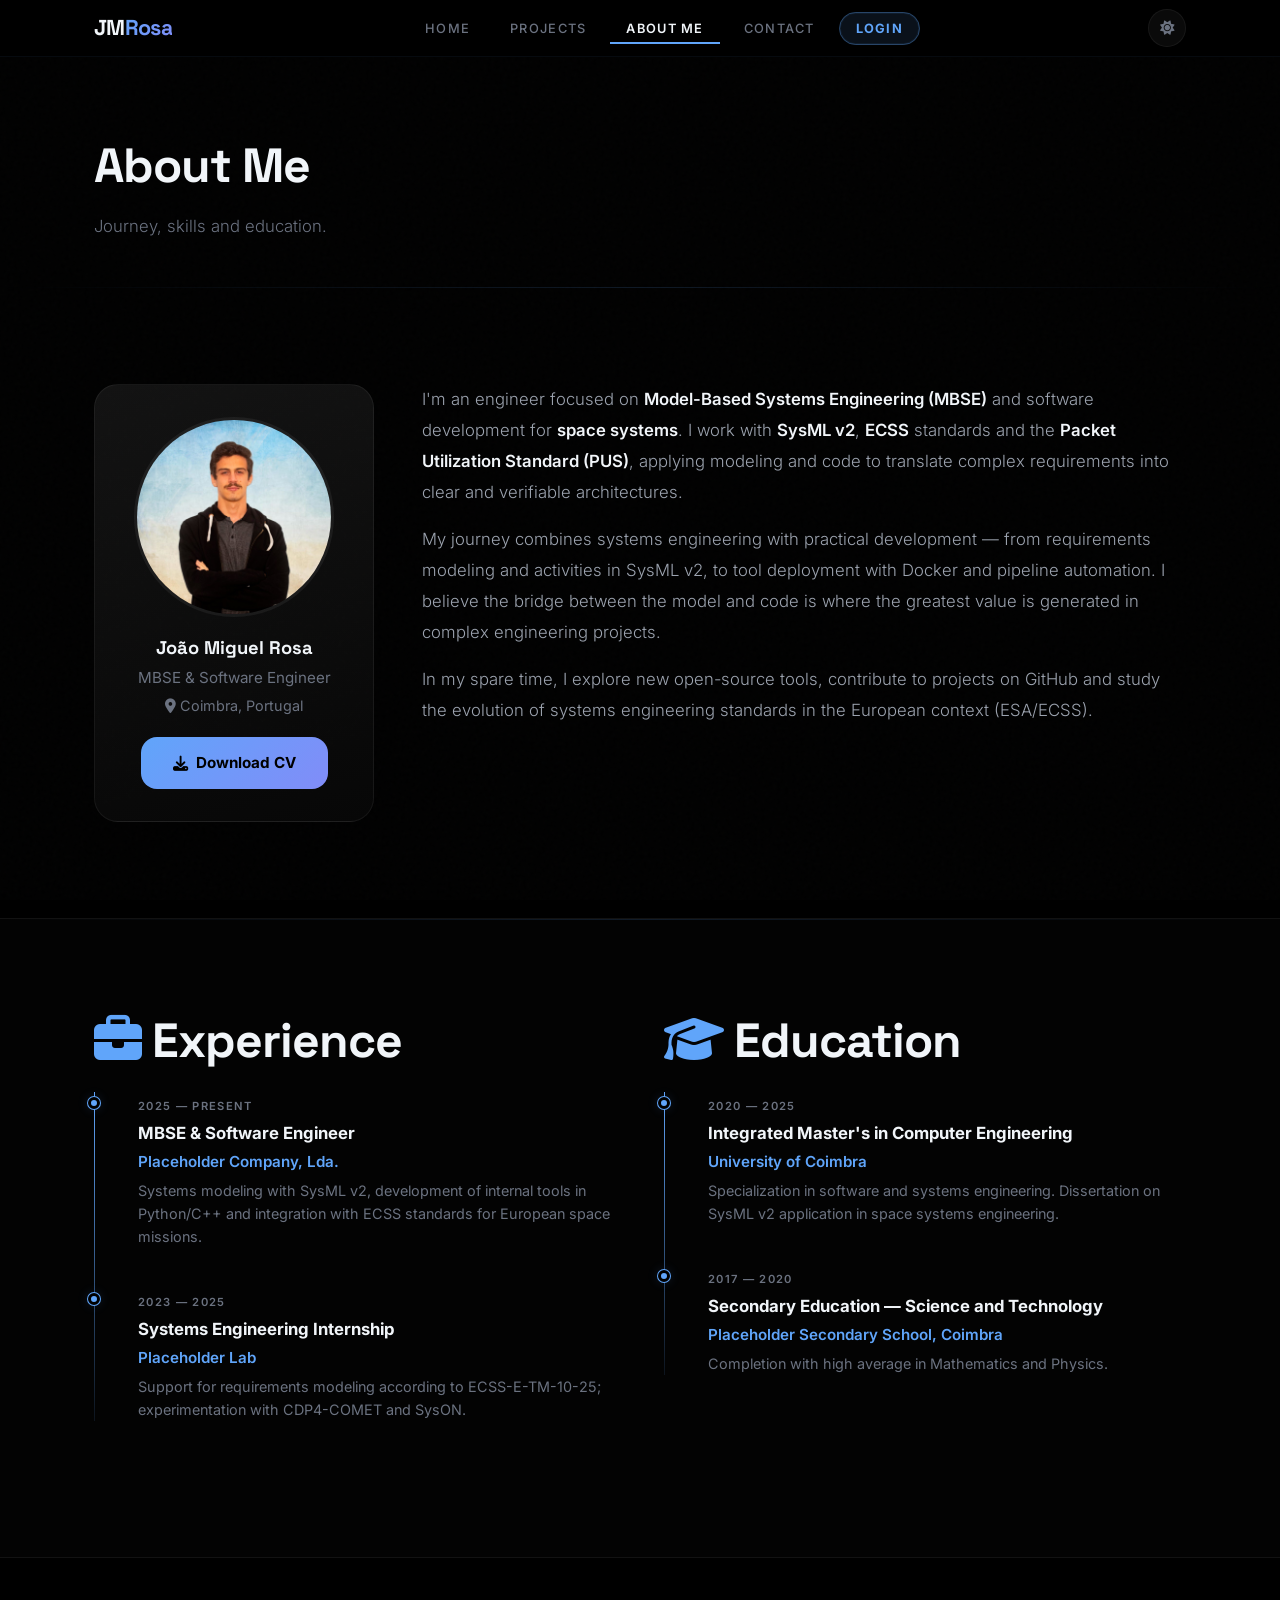
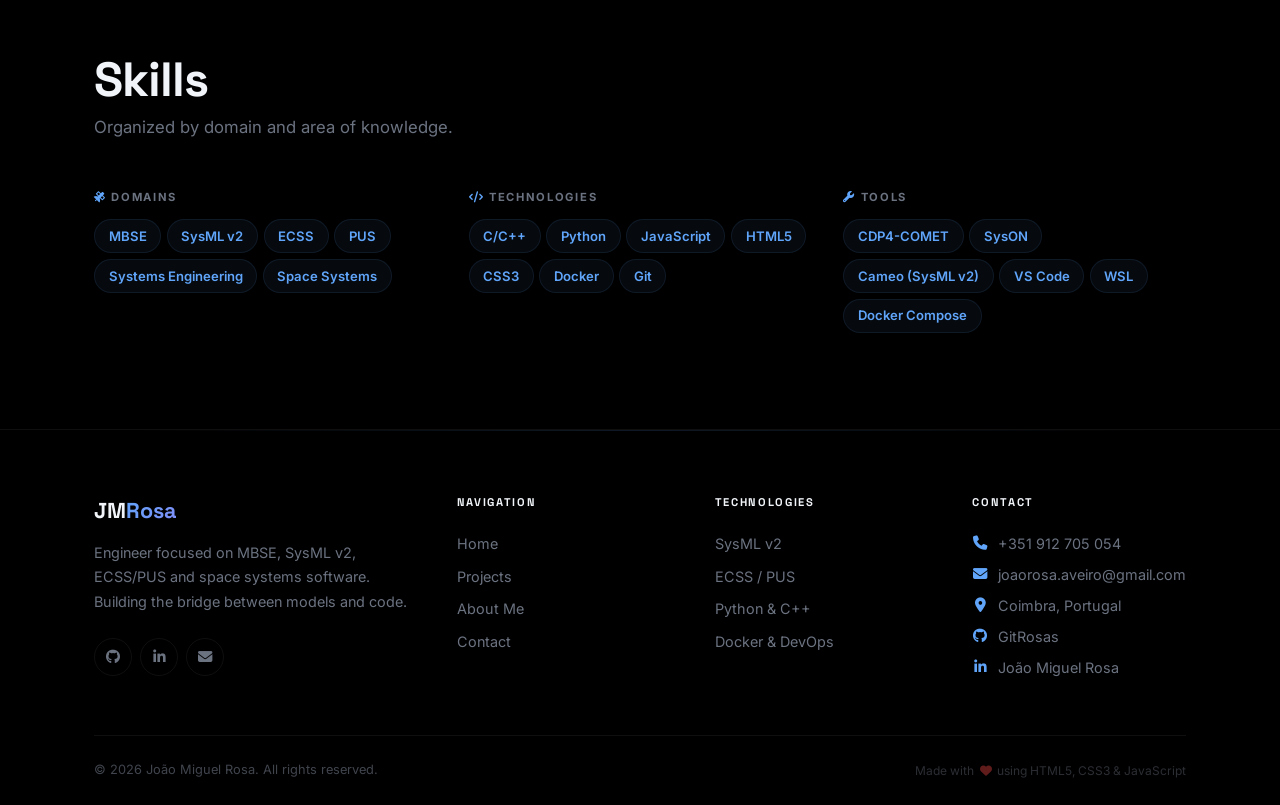
==== about.html @ 7898345d "login&port" ====
<!doctype html>
<html lang="en" class="theme-dark">
<head>
  <meta charset="UTF-8">
  <meta name="viewport" content="width=device-width, initial-scale=1.0">
  <title>About Me — João Miguel Rosa</title>
  <meta name="description" content="About Me João Miguel Rosa — Education, experience, skills and journey in MBSE, SysML v2 and space systems software.">
  <meta name="author" content="João Miguel Rosa">
  <link rel="canonical" href="https://gitrosas.github.io/about.html">
  <meta property="og:type" content="profile">
  <meta property="og:title" content="About Me — João Miguel Rosa">
  <meta property="og:description" content="Education, experience and skills in MBSE, SysML v2, ECSS/PUS and space systems software.">
  <meta property="og:url" content="https://gitrosas.github.io/about.html">
  <meta property="og:image" content="https://gitrosas.github.io/assets/img/foto.jpg">
  <meta name="twitter:card" content="summary">
  <meta name="twitter:title" content="About Me — João Miguel Rosa">
  <meta name="twitter:description" content="Education, experience and skills in MBSE, SysML v2 and space systems.">
  <link rel="icon" href="favicon.svg" type="image/svg+xml">
  <link rel="preconnect" href="https://fonts.googleapis.com">
  <link rel="preconnect" href="https://fonts.gstatic.com" crossorigin>
  <link href="https://fonts.googleapis.com/css2?family=Inter:wght@300;400;500;600;700&family=Space+Grotesk:wght@500;600;700;800;900&display=swap" rel="stylesheet">
  <link rel="stylesheet" href="https://cdnjs.cloudflare.com/ajax/libs/font-awesome/6.5.1/css/all.min.css" integrity="sha512-DTOQO9RWCH3ppGqcWaEA1BIZOC6xxalwEsw9c2QQeAIftl+Vegovlnee1c9QX4TctnWMn13TZye+giMm8e2LwA==" crossorigin="anonymous" referrerpolicy="no-referrer">
  <link rel="stylesheet" href="assets/css/styles.css">
  <script type="application/ld+json">
  {
    "@context": "https://schema.org",
    "@type": "Person",
    "name": "João Miguel Rosa",
    "jobTitle": "MBSE & Software Engineer (Space Systems)",
    "url": "https://gitrosas.github.io/",
    "image": "https://gitrosas.github.io/assets/img/foto.jpg",
    "address": { "@type": "PostalAddress", "addressLocality": "Coimbra", "addressCountry": "PT" },
    "sameAs": [ "https://github.com/GitRosas", "https://www.linkedin.com/in/joaorosa0409/" ]
  }
  </script>
</head>
<body>

  <div class="page-loader" aria-hidden="true"><div class="loader-spinner"></div></div>
  <a class="skip-link" href="#main-content">Skip to main content</a>

  <nav class="navbar" id="navbar" aria-label="Main navigation">
    <div class="container navbar-inner">
      <a class="navbar-brand" href="index.html">JM<span>Rosa</span><span class="brand-dot" aria-hidden="true"></span></a>
      <ul class="nav-links" id="nav-links">
        <li><a href="index.html" class="nav-link">Home</a></li>
        <li><a href="projects.html" class="nav-link">Projects</a></li>
        <li><a href="about.html" class="nav-link">About Me</a></li>
        <li><a href="contact.html" class="nav-link">Contact</a></li>
        <li><a href="login.html" class="nav-link nav-link-auth">Login</a></li>
      </ul>
      <div class="navbar-actions">
        <button class="btn-theme-toggle" id="theme-toggle" type="button" aria-label="Toggle theme" title="Toggle theme">
          <i class="fa-solid fa-moon" aria-hidden="true"></i>
          <i class="fa-solid fa-sun" aria-hidden="true"></i>
        </button>
        <button class="nav-hamburger" id="nav-hamburger" type="button" aria-label="Open menu" aria-expanded="false">
          <span class="bar"></span><span class="bar"></span><span class="bar"></span>
        </button>
      </div>
    </div>
  </nav>

  <main id="main-content">

    <section class="page-header">
      <div class="container">
        <h1>About Me</h1>
        <p>Journey, skills and education.</p>
      </div>
    </section>

    <!-- Bio -->
    <section class="section">
      <div class="container bio-grid">
        <div class="bio-sidebar reveal-left">
          <img src="assets/img/foto.jpg" alt="Photo of João Miguel Rosa" class="avatar" loading="lazy">
          <h2 class="bio-name">João Miguel Rosa</h2>
          <p class="bio-role">MBSE &amp; Software Engineer</p>
          <p class="bio-location"><i class="fa-solid fa-location-dot" aria-hidden="true"></i> Coimbra, Portugal</p>
          <a href="assets/data/LastCVEN.pdf" class="btn btn-primary" target="_blank" rel="noopener noreferrer"><i class="fa-solid fa-download" aria-hidden="true"></i> Download CV</a>
        </div>
        <div class="bio-content reveal-right">
          <p>I'm an engineer focused on <strong>Model-Based Systems Engineering (MBSE)</strong> and software development for <strong>space systems</strong>. I work with <strong>SysML v2</strong>, <strong>ECSS</strong> standards and the <strong>Packet Utilization Standard (PUS)</strong>, applying modeling and code to translate complex requirements into clear and verifiable architectures.</p>
          <p>My journey combines systems engineering with practical development — from requirements modeling and activities in SysML v2, to tool deployment with Docker and pipeline automation. I believe the bridge between the model and code is where the greatest value is generated in complex engineering projects.</p>
          <p>In my spare time, I explore new open-source tools, contribute to projects on GitHub and study the evolution of systems engineering standards in the European context (ESA/ECSS).</p>
        </div>
      </div>
    </section>

    <!-- Experience & Education -->
    <section class="section section-alt">
      <div class="container two-col">
        <div class="reveal-left">
          <h2 class="section-title"><i class="fa-solid fa-briefcase icon-accent" aria-hidden="true"></i> Experience</h2>
          <div class="timeline">
            <div class="timeline-item">
              <span class="timeline-date">2025 — Present</span>
              <h3 class="timeline-title">MBSE &amp; Software Engineer</h3>
              <span class="timeline-org">Placeholder Company, Lda.</span>
              <p class="timeline-desc">Systems modeling with SysML v2, development of internal tools in Python/C++ and integration with ECSS standards for European space missions.</p>
            </div>
            <div class="timeline-item">
              <span class="timeline-date">2023 — 2025</span>
              <h3 class="timeline-title">Systems Engineering Internship</h3>
              <span class="timeline-org">Placeholder Lab</span>
              <p class="timeline-desc">Support for requirements modeling according to ECSS-E-TM-10-25; experimentation with CDP4-COMET and SysON.</p>
            </div>
          </div>
        </div>
        <div class="reveal-right">
          <h2 class="section-title"><i class="fa-solid fa-graduation-cap icon-accent" aria-hidden="true"></i> Education</h2>
          <div class="timeline">
            <div class="timeline-item">
              <span class="timeline-date">2020 — 2025</span>
              <h3 class="timeline-title">Integrated Master's in Computer Engineering</h3>
              <span class="timeline-org">University of Coimbra</span>
              <p class="timeline-desc">Specialization in software and systems engineering. Dissertation on SysML v2 application in space systems engineering.</p>
            </div>
            <div class="timeline-item">
              <span class="timeline-date">2017 — 2020</span>
              <h3 class="timeline-title">Secondary Education — Science and Technology</h3>
              <span class="timeline-org">Placeholder Secondary School, Coimbra</span>
              <p class="timeline-desc">Completion with high average in Mathematics and Physics.</p>
            </div>
          </div>
        </div>
      </div>
    </section>

    <!-- Skills -->
    <section class="section" aria-labelledby="skills-heading">
      <div class="container">
        <h2 class="section-title" id="skills-heading">Skills</h2>
        <p class="section-subtitle">Organized by domain and area of knowledge.</p>
        <div class="skills-grid">
          <div class="reveal">
            <h3 class="skill-group-title"><i class="fa-solid fa-satellite icon-accent" aria-hidden="true"></i> Domains</h3>
            <div class="skill-badges">
              <span class="skill-badge">MBSE</span><span class="skill-badge">SysML v2</span><span class="skill-badge">ECSS</span><span class="skill-badge">PUS</span><span class="skill-badge">Systems Engineering</span><span class="skill-badge">Space Systems</span>
            </div>
          </div>
          <div class="reveal">
            <h3 class="skill-group-title"><i class="fa-solid fa-code icon-accent" aria-hidden="true"></i> Technologies</h3>
            <div class="skill-badges">
              <span class="skill-badge">C/C++</span><span class="skill-badge">Python</span><span class="skill-badge">JavaScript</span><span class="skill-badge">HTML5</span><span class="skill-badge">CSS3</span><span class="skill-badge">Docker</span><span class="skill-badge">Git</span>
            </div>
          </div>
          <div class="reveal">
            <h3 class="skill-group-title"><i class="fa-solid fa-wrench icon-accent" aria-hidden="true"></i> Tools</h3>
            <div class="skill-badges">
              <span class="skill-badge">CDP4-COMET</span><span class="skill-badge">SysON</span><span class="skill-badge">Cameo (SysML v2)</span><span class="skill-badge">VS Code</span><span class="skill-badge">WSL</span><span class="skill-badge">Docker Compose</span>
            </div>
          </div>
        </div>
      </div>
    </section>

  </main>

  <button class="back-to-top" id="back-to-top" aria-label="Back to top" type="button">
    <i class="fa-solid fa-chevron-up" aria-hidden="true"></i>
  </button>

  <footer class="footer">
    <div class="container">
      <div class="footer-top">
        <div>
          <div class="footer-brand">JM<span>Rosa</span></div>
          <p class="footer-desc">Engineer focused on MBSE, SysML v2, ECSS/PUS and space systems software. Building the bridge between models and code.</p>
          <div class="footer-social-row" aria-label="Social media">
            <a href="https://github.com/GitRosas" target="_blank" rel="noopener noreferrer" aria-label="GitHub"><i class="fa-brands fa-github" aria-hidden="true"></i></a>
            <a href="https://www.linkedin.com/in/joaorosa0409/" target="_blank" rel="noopener noreferrer" aria-label="LinkedIn"><i class="fa-brands fa-linkedin-in" aria-hidden="true"></i></a>
            <a href="mailto:joaorosa.aveiro@gmail.com" aria-label="Email"><i class="fa-solid fa-envelope" aria-hidden="true"></i></a>
          </div>
        </div>
        <div>
          <h3 class="footer-heading">Navigation</h3>
          <div class="footer-links">
            <a href="index.html">Home</a>
            <a href="projects.html">Projects</a>
            <a href="about.html">About Me</a>
            <a href="contact.html">Contact</a>
          </div>
        </div>
        <div>
          <h3 class="footer-heading">Technologies</h3>
          <div class="footer-links">
            <a href="projects.html">SysML v2</a>
            <a href="projects.html">ECSS / PUS</a>
            <a href="projects.html">Python &amp; C++</a>
            <a href="projects.html">Docker &amp; DevOps</a>
          </div>
        </div>
        <div>
          <h3 class="footer-heading">Contact</h3>
          <div class="footer-contact-item"><i class="fa-solid fa-phone" aria-hidden="true"></i><a href="tel:+351912705054">+351 912 705 054</a></div>
          <div class="footer-contact-item"><i class="fa-solid fa-envelope" aria-hidden="true"></i><a href="mailto:joaorosa.aveiro@gmail.com">joaorosa.aveiro@gmail.com</a></div>
          <div class="footer-contact-item"><i class="fa-solid fa-location-dot" aria-hidden="true"></i><span>Coimbra, Portugal</span></div>
          <div class="footer-contact-item"><i class="fa-brands fa-github" aria-hidden="true"></i><a href="https://github.com/GitRosas" target="_blank" rel="noopener noreferrer">GitRosas</a></div>
          <div class="footer-contact-item"><i class="fa-brands fa-linkedin-in" aria-hidden="true"></i><a href="https://www.linkedin.com/in/joaorosa0409/" target="_blank" rel="noopener noreferrer">João Miguel Rosa</a></div>
        </div>
      </div>
      <div class="footer-bottom">
        <p class="footer-copy">&copy; <span id="footer-year">2026</span> João Miguel Rosa. All rights reserved.</p>
        <p class="footer-tech">Made with <i class="fa-solid fa-heart" aria-hidden="true"></i> using HTML5, CSS3 &amp; JavaScript</p>
      </div>
    </div>
  </footer>

  <script src="assets/js/main.js" defer></script>
</body>
</html>
---- assets/css/styles.css ----
/* ===========================================================
   Portfolio — Pure CSS (No Bootstrap)
   Premium dark startup aesthetic
   =========================================================== */

/* --- 1. Variables --- */
:root {
  --primary: #60a5fa;
  --primary-hover: #93bbfd;
  --primary-rgb: 96, 165, 250;
  --accent: #818cf8;
  --accent-rgb: 129, 140, 248;
  --bg: #000;
  --bg-card: linear-gradient(165deg, rgba(38,38,38,.5), rgba(10,10,10,.7));
  --bg-input: rgba(255,255,255,.03);
  --bg-nav: rgba(0,0,0,.7);
  --bg-nav-scrolled: rgba(0,0,0,.92);
  --text: #f1f5f9;
  --text-secondary: #9ca3af;
  --text-muted: #6b7280;
  --border: rgba(255,255,255,.06);
  --border-hover: rgba(96,165,250,.2);
  --glow: 0 25px 50px -12px rgba(96,165,250,.08), 0 0 0 1px rgba(96,165,250,.1);
  --ease: cubic-bezier(.23,1,.32,1);
  --fast: .2s var(--ease);
  --base: .4s var(--ease);
  --radius: 1rem;
  --radius-pill: 9999px;
  --container: 1140px;
}

/* Light mode overrides — default is dark, .theme-dark restores dark */
html:not(.theme-dark) {
  --bg: #f8fafc;
  --bg-card: linear-gradient(165deg, #fff, #f8fafc);
  --bg-input: rgba(0,0,0,.03);
  --bg-nav: rgba(255,255,255,.85);
  --bg-nav-scrolled: rgba(255,255,255,.97);
  --text: #0f172a;
  --text-secondary: #334155;
  --text-muted: #64748b;
  --border: rgba(15,23,42,.08);
  --border-hover: rgba(59,130,246,.3);
  --glow: 0 25px 50px -12px rgba(59,130,246,.12), 0 0 0 1px rgba(59,130,246,.1);
  --primary: #3b82f6;
  --primary-hover: #2563eb;
  --primary-rgb: 59, 130, 246;
  --accent: #6366f1;
  --accent-rgb: 99, 102, 241;
}
html:not(.theme-dark) body::before { display: none; }
html:not(.theme-dark) .page-loader { background: #fff; }
html:not(.theme-dark) .loader-spinner { border-color: rgba(0,0,0,.08); border-top-color: var(--primary); }
html:not(.theme-dark) .navbar.scrolled { box-shadow: 0 1px 8px rgba(0,0,0,.06); }
html:not(.theme-dark) .hero-subtitle { background: rgba(59,130,246,.06); border-color: rgba(59,130,246,.12); }
html:not(.theme-dark) .hero-grid-pattern {
  background: linear-gradient(rgba(59,130,246,.12) 1px, transparent 1px),
              linear-gradient(90deg, rgba(59,130,246,.12) 1px, transparent 1px);
}
html:not(.theme-dark) .hero-avatar-wrapper::before { opacity: .5; }
html:not(.theme-dark) .hero::before {
  background: radial-gradient(ellipse, rgba(59,130,246,.18), transparent 70%);
}
html:not(.theme-dark) .hero::after {
  background: rgba(99,102,241,.1);
}
html:not(.theme-dark) .project-card { background: #fff; border-color: rgba(0,0,0,.06); box-shadow: 0 1px 3px rgba(0,0,0,.04); }
html:not(.theme-dark) .project-card:hover { box-shadow: 0 20px 40px rgba(0,0,0,.08); }
html:not(.theme-dark) .project-card-img { filter: brightness(1); }
html:not(.theme-dark) .project-card-img-wrapper { background: rgba(0,0,0,.02); }
html:not(.theme-dark) .section-alt { background: rgba(0,0,0,.015); }
html:not(.theme-dark) .bio-sidebar { background: #fff; box-shadow: 0 2px 12px rgba(0,0,0,.06); }
html:not(.theme-dark) .skill-badge { background: rgba(59,130,246,.06); border-color: rgba(59,130,246,.12); }
html:not(.theme-dark) .filter-tag { background: rgba(0,0,0,.03); }
html:not(.theme-dark) .back-to-top { background: rgba(59,130,246,.1); border-color: rgba(59,130,246,.2); }
html:not(.theme-dark) .stats { background: rgba(59,130,246,.02); }
html:not(.theme-dark) .form-alert.success { color: #16a34a; }
html:not(.theme-dark) .form-alert.error { color: #dc2626; }
html:not(.theme-dark) .form-error { color: #dc2626; }
/* Light mode modal */
html:not(.theme-dark) .project-modal-content { background: #fff; border-color: rgba(0,0,0,.08); }
html:not(.theme-dark) .project-modal-tags span { background: rgba(59,130,246,.12); color: #1e40af; }
html:not(.theme-dark) .project-modal-close { background: rgba(59,130,246,.1); border-color: rgba(59,130,246,.25); }
html:not(.theme-dark) .project-modal-close:hover { background: rgba(59,130,246,.15); border-color: rgba(59,130,246,.4); }

/* Dark mode modal */
.theme-dark .project-modal-content { background: #1e293b; border-color: rgba(148,163,184,.15); }
.theme-dark .project-modal-year { color: #cbd5e1; }
.theme-dark .project-modal-description { color: #e2e8f0; }
.theme-dark .project-modal-close { color: #e2e8f0; }
.theme-dark .project-modal-tags span { background: rgba(96,165,250,.15); color: #93c5fd; }

/* Light mode: show moon, hide sun */
.btn-theme-toggle .fa-sun { display: none; }
.btn-theme-toggle .fa-moon { display: inline-block; }
html.theme-dark .btn-theme-toggle .fa-moon { display: none; }
html.theme-dark .btn-theme-toggle .fa-sun { display: inline-block; }

/* --- 2. Reset & Base --- */
*, *::before, *::after { box-sizing: border-box; margin: 0; padding: 0; }
html { scroll-behavior: smooth; scroll-padding-top: 80px; }

body {
  font-family: 'Inter', system-ui, sans-serif;
  background: var(--bg);
  color: var(--text);
  line-height: 1.6;
  min-height: 100vh;
  display: flex;
  flex-direction: column;
  overflow-x: hidden;
  -webkit-font-smoothing: antialiased;
  -moz-osx-font-smoothing: grayscale;
}

/* Noise texture */
body::before {
  content: '';
  position: fixed; inset: 0;
  background-image: url("data:image/svg+xml,%3Csvg viewBox='0 0 256 256' xmlns='http://www.w3.org/2000/svg'%3E%3Cfilter id='n'%3E%3CfeTurbulence type='fractalNoise' baseFrequency='0.9' numOctaves='4' stitchTiles='stitch'/%3E%3C/filter%3E%3Crect width='100%25' height='100%25' filter='url(%23n)' opacity='0.015'/%3E%3C/svg%3E");
  pointer-events: none; z-index: 0;
}
body > * { position: relative; z-index: 1; }

main { flex: 1; }
img { max-width: 100%; height: auto; display: block; }
ul, ol { list-style: none; }

a { color: var(--primary); text-decoration: none; transition: color var(--fast); }
a:hover { color: var(--primary-hover); }

strong, b { color: var(--text); font-weight: 600; }

:focus-visible {
  outline: none;
  box-shadow: 0 0 0 3px rgba(var(--primary-rgb),.35);
  border-radius: 4px;
}
::selection { background: rgba(var(--primary-rgb),.25); color: var(--text); }

/* --- 3. Container --- */
.container {
  width: 100%;
  max-width: var(--container);
  margin: 0 auto;
  padding: 0 1.5rem;
}

/* --- 4. Page Loader --- */
.page-loader {
  position: fixed; inset: 0; z-index: 99999;
  background: #000;
  display: flex; align-items: center; justify-content: center;
  transition: opacity .5s ease, visibility .5s ease;
}
.page-loader.loaded { opacity: 0; visibility: hidden; pointer-events: none; }
.loader-spinner {
  width: 40px; height: 40px;
  border: 2px solid rgba(255,255,255,.06);
  border-top-color: var(--primary);
  border-radius: 50%;
  animation: spin .7s linear infinite;
}
@keyframes spin { to { transform: rotate(360deg); } }

/* --- 5. Skip Link --- */
.skip-link {
  position: absolute; top: -100%; left: 1rem; z-index: 9999;
  padding: .75rem 1.5rem; background: var(--primary);
  color: #000; border-radius: var(--radius); font-weight: 700;
  transition: top .15s ease;
}
.skip-link:focus { top: 1rem; color: #000; }

/* ===========================================================
   6. Navbar — pure CSS + JS toggle
   =========================================================== */
.navbar {
  position: fixed; top: 0; left: 0; right: 0; z-index: 1000;
  background: var(--bg-nav);
  backdrop-filter: blur(24px); -webkit-backdrop-filter: blur(24px);
  border-bottom: 1px solid var(--border);
  padding: 1rem 0;
  transition: background var(--base), padding var(--base), box-shadow var(--base);
}
.navbar.scrolled {
  background: var(--bg-nav-scrolled);
  padding: .55rem 0;
  border-bottom-color: rgba(var(--primary-rgb),.06);
}

.navbar-inner {
  display: flex; align-items: center; justify-content: space-between;
}

/* Brand */
.navbar-brand {
  font-family: 'Space Grotesk', sans-serif;
  font-weight: 700; font-size: 1.35rem;
  color: var(--text); letter-spacing: -.03em;
  display: inline-flex; align-items: center;
  transition: transform var(--fast);
}
.navbar-brand:hover { transform: scale(1.03); color: var(--text); }
.navbar-brand span {
  background: linear-gradient(135deg, var(--primary), var(--accent));
  -webkit-background-clip: text; -webkit-text-fill-color: transparent;
  background-clip: text;
}
.brand-dot {
  display: inline-block; width: 6px; height: 6px;
  border-radius: 50%; background: var(--primary);
  margin-left: 3px; vertical-align: super;
  animation: pulseDot 2.5s ease-in-out infinite;
}
@keyframes pulseDot {
  0%,100% { transform: scale(1); opacity: 1; }
  50% { transform: scale(1.6); opacity: .4; }
}

/* Nav links (desktop) */
.nav-links {
  display: flex; align-items: center; gap: .5rem;
}
.nav-links .nav-link {
  color: var(--text-muted); font-weight: 500; font-size: .8rem;
  padding: .5rem 1rem; text-transform: uppercase; letter-spacing: .1em;
  transition: color var(--fast); position: relative;
}
.nav-links .nav-link::after {
  content: ''; position: absolute; bottom: 0; left: 0;
  width: 0; height: 2px; background: var(--primary);
  transition: width var(--base);
}
.nav-links .nav-link:hover { color: var(--text); }
.nav-links .nav-link:hover::after { width: 100%; }
.nav-links .nav-link.active { color: var(--text); font-weight: 600; }
.nav-links .nav-link.active::after { width: 100%; }

.nav-links .nav-link.nav-link-auth {
  color: var(--primary);
  border: 1px solid rgba(var(--primary-rgb), .35);
  border-radius: var(--radius-pill);
  background: rgba(var(--primary-rgb), .1);
  font-weight: 700;
  box-shadow: inset 0 0 0 1px rgba(var(--primary-rgb), .08);
}

.nav-links .nav-link.nav-link-auth::after {
  display: none;
}

.nav-links .nav-link.nav-link-auth:hover {
  color: #000;
  background: linear-gradient(135deg, var(--primary), var(--accent));
  border-color: transparent;
  transform: translateY(-1px);
}

/* Navbar actions */
.navbar-actions { display: flex; align-items: center; gap: .5rem; }

/* Theme toggle */
.btn-theme-toggle {
  background: rgba(255,255,255,.04); border: 1px solid var(--border);
  color: var(--text-muted); width: 38px; height: 38px; border-radius: 50%;
  display: inline-flex; align-items: center; justify-content: center;
  cursor: pointer; transition: all var(--base); font-size: .9rem; padding: 0;
}
.btn-theme-toggle:hover {
  color: var(--primary); border-color: rgba(var(--primary-rgb),.3);
  background: rgba(var(--primary-rgb),.08);
}

/* Hamburger */
.nav-hamburger {
  display: none;
  background: transparent; border: none; padding: .4rem;
  width: 42px; height: 42px; cursor: pointer;
  flex-direction: column; align-items: center; justify-content: center;
}
.nav-hamburger .bar {
  display: block; width: 22px; height: 2px;
  background: var(--text); border-radius: 2px;
  transition: transform .35s var(--ease), opacity .25s ease, width .3s ease;
  transform-origin: center;
}
.nav-hamburger .bar:nth-child(1) { margin-bottom: 5px; }
.nav-hamburger .bar:nth-child(2) { width: 16px; margin-bottom: 5px; }
.nav-hamburger .bar:nth-child(3) { width: 12px; }
.nav-hamburger[aria-expanded="true"] .bar:nth-child(1) { transform: translateY(7px) rotate(45deg); width: 22px; }
.nav-hamburger[aria-expanded="true"] .bar:nth-child(2) { opacity: 0; transform: scaleX(0); }
.nav-hamburger[aria-expanded="true"] .bar:nth-child(3) { transform: translateY(-7px) rotate(-45deg); width: 22px; }

/* Mobile nav */
@media (max-width: 768px) {
  .nav-hamburger { display: flex; }

  /* When open, the entire navbar becomes the fullscreen overlay */
  .navbar.nav-open {
    position: fixed; inset: 0; z-index: 1000;
    background: var(--bg);
    padding: 0;
    display: flex; flex-direction: column;
  }
  .navbar.nav-open .navbar-inner {
    padding: 1rem 1.5rem; flex-shrink: 0;
  }
  .navbar.nav-open .nav-links {
    flex: 1;
    display: flex; flex-direction: column;
    align-items: center; justify-content: center;
    gap: .25rem; padding: 0 2rem 4rem;
  }

  .nav-links {
    display: none;
  }
  .navbar.nav-open .nav-links {
    display: flex;
  }

  .nav-links li { width: 100%; max-width: 320px; text-align: center; }
  .nav-links .nav-link {
    display: block; font-size: 1.5rem; padding: 1.1rem 2rem;
    text-transform: none; letter-spacing: 0;
    font-weight: 500; color: var(--text-muted);
    border-radius: var(--radius); transition: all var(--fast);
  }
  .nav-links .nav-link:hover,
  .nav-links .nav-link.active {
    color: var(--text); background: rgba(var(--primary-rgb),.08);
  }
  .nav-links .nav-link.active { font-weight: 700; }
  .nav-links .nav-link::after { display: none; }

  .nav-links .nav-link.nav-link-auth {
    background: linear-gradient(135deg, rgba(var(--primary-rgb), .22), rgba(var(--accent-rgb), .18));
    border: 1px solid rgba(var(--primary-rgb), .45);
    color: var(--text);
    font-weight: 700;
  }
}

/* ===========================================================
   7. Hero
   =========================================================== */
.hero {
  min-height: 100vh; display: flex; align-items: center;
  position: relative; overflow: hidden; padding: 8rem 0 4rem;
}
.hero::before {
  content: ''; position: absolute; top: 0; left: 50%; transform: translateX(-50%);
  width: 900px; height: 600px;
  background: radial-gradient(ellipse, rgba(var(--primary-rgb),.12), transparent 70%);
  pointer-events: none;
}
.hero::after {
  content: ''; position: absolute; top: 33%; right: 0;
  width: 400px; height: 400px;
  background: rgba(var(--accent-rgb),.07); border-radius: 50%;
  filter: blur(80px); pointer-events: none;
  animation: float 6s ease-in-out infinite;
}
@keyframes float { 0%,100% { transform: translateY(0); } 50% { transform: translateY(-10px); } }

.hero-grid-pattern {
  position: absolute; inset: 0;
  background: linear-gradient(rgba(var(--primary-rgb),.05) 1px, transparent 1px),
              linear-gradient(90deg, rgba(var(--primary-rgb),.05) 1px, transparent 1px);
  background-size: 60px 60px; pointer-events: none;
  mask-image: radial-gradient(ellipse at center, black 40%, transparent 75%);
  -webkit-mask-image: radial-gradient(ellipse at center, black 40%, transparent 75%);
}

#particles-canvas {
  position: absolute; inset: 0; width: 100%; height: 100%;
  pointer-events: none; z-index: 0;
}

.hero-inner {
  display: grid; grid-template-columns: 1fr 1fr; gap: 4rem;
  align-items: center; position: relative; z-index: 1;
}

.hero-subtitle {
  display: inline-flex; align-items: center; gap: .6rem;
  background: rgba(255,255,255,.04);
  border: 1px solid rgba(255,255,255,.08);
  border-radius: var(--radius-pill); padding: .5rem 1.2rem;
  margin-bottom: 2rem; font-size: .9rem;
  color: var(--text-secondary); font-weight: 500;
  backdrop-filter: blur(8px);
}
.wave-emoji {
  display: inline-block; animation: wave 2s ease-in-out infinite;
  transform-origin: 70% 70%; font-size: 1.1rem;
}
@keyframes wave {
  0%,100% { transform: rotate(0); } 10% { transform: rotate(14deg); }
  20% { transform: rotate(-8deg); } 30% { transform: rotate(14deg); }
  40% { transform: rotate(-4deg); } 50% { transform: rotate(10deg); }
  60% { transform: rotate(0); }
}

.hero h1 {
  font-family: 'Space Grotesk', sans-serif;
  font-size: clamp(2.8rem, 5vw, 4.5rem);
  font-weight: 900; line-height: 1.02;
  letter-spacing: -.03em; margin-bottom: 1rem;
}
.text-highlight {
  background: linear-gradient(135deg, var(--primary), var(--accent));
  -webkit-background-clip: text; -webkit-text-fill-color: transparent;
  background-clip: text;
}

.hero-role {
  font-size: 1.2rem; color: var(--primary);
  font-weight: 600; margin-bottom: 1.5rem; min-height: 1.6em;
}
.typed-cursor {
  display: inline-block; width: 2px; height: 1.1em;
  background: var(--primary); margin-left: 2px;
  vertical-align: text-bottom; animation: blink .8s step-end infinite;
}
@keyframes blink { 50% { opacity: 0; } }

.hero-bio {
  font-size: 1.1rem; color: var(--text-secondary);
  max-width: 560px; line-height: 1.75; font-weight: 300;
}

.hero-buttons { display: flex; gap: 1.2rem; flex-wrap: wrap; margin-top: 2.5rem; }
.hero-social { display: flex; gap: .75rem; margin-top: 2.5rem; }
.hero-social a {
  display: inline-flex; align-items: center; justify-content: center;
  width: 44px; height: 44px; border-radius: 50%;
  border: 1px solid var(--border); color: var(--text-muted);
  font-size: 1.15rem; transition: all var(--base);
}
.hero-social a:hover {
  color: var(--primary); border-color: rgba(var(--primary-rgb),.3);
  background: rgba(var(--primary-rgb),.08); transform: translateY(-3px);
}

/* Avatar */
.hero-avatar-col { display: flex; justify-content: center; }
.hero-avatar-wrapper { position: relative; display: inline-block; }
.hero-avatar-wrapper::before {
  content: ''; position: absolute; inset: -8px; border-radius: 50%;
  background: conic-gradient(rgba(var(--primary-rgb),.6), rgba(var(--accent-rgb),.4), rgba(var(--primary-rgb),.6));
  animation: rotateGlow 4s linear infinite; opacity: .5;
}
@keyframes rotateGlow { to { transform: rotate(360deg); } }
.hero-avatar-wrapper .avatar {
  position: relative; z-index: 1;
  width: 260px; height: 260px; border-radius: 50%;
  border: 4px solid var(--bg); object-fit: cover;
}

.scroll-indicator {
  position: absolute; bottom: 2.5rem; left: 50%; transform: translateX(-50%);
  color: var(--text-muted); font-size: .75rem; z-index: 1;
  display: flex; flex-direction: column; align-items: center; gap: .5rem;
  animation: bounce 2s ease infinite; cursor: pointer;
  text-transform: uppercase; letter-spacing: .15em; font-weight: 500;
}
.scroll-indicator:hover { color: var(--primary); }
@keyframes bounce {
  0%,100% { transform: translateX(-50%) translateY(0); }
  50% { transform: translateX(-50%) translateY(8px); }
}

/* ===========================================================
   8. Buttons
   =========================================================== */
.btn {
  display: inline-flex; align-items: center; gap: .5rem;
  padding: .85rem 2rem; border-radius: var(--radius);
  font-weight: 700; font-size: .95rem; border: none;
  cursor: pointer; transition: all var(--base);
  text-decoration: none; position: relative; overflow: hidden;
}
.btn-primary {
  background: linear-gradient(135deg, var(--primary), var(--accent));
  color: #000;
}
.btn-primary::after {
  content: ''; position: absolute; inset: 0;
  background: linear-gradient(135deg, rgba(255,255,255,.2), transparent 50%);
  opacity: 0; transition: opacity .3s ease;
}
.btn-primary:hover { color: #000; transform: translateY(-2px); box-shadow: 0 20px 40px -10px rgba(var(--primary-rgb),.35); }
.btn-primary:hover::after { opacity: 1; }

.btn-outline {
  background: transparent; color: var(--text);
  border: 1px solid var(--border);
}
.btn-outline:hover {
  background: rgba(var(--primary-rgb),.05);
  border-color: rgba(var(--primary-rgb),.3);
  color: var(--text); transform: translateY(-2px);
}

/* ===========================================================
   9. Sections
   =========================================================== */
.section { padding: 6rem 0; }
.section-alt {
  background: rgba(255,255,255,.01);
  border-top: 1px solid var(--border); border-bottom: 1px solid var(--border);
  position: relative;
}
.section-alt::before {
  content: ''; position: absolute; top: 0; left: 0; right: 0; height: 1px;
  background: linear-gradient(90deg, transparent, rgba(var(--primary-rgb),.15), transparent);
}

.section-tag {
  display: inline-block; color: var(--primary);
  font-size: .7rem; font-weight: 700; text-transform: uppercase;
  letter-spacing: .25em; padding: .4rem 1.2rem;
  background: rgba(var(--primary-rgb),.06);
  border: 1px solid rgba(var(--primary-rgb),.1);
  border-radius: var(--radius-pill); margin-bottom: 1.5rem;
}

.section-title {
  font-family: 'Space Grotesk', sans-serif;
  font-size: clamp(2rem, 4vw, 3rem);
  font-weight: 900; color: var(--text);
  margin-bottom: .5rem; letter-spacing: -.02em; line-height: 1.1;
}
.section-subtitle {
  font-size: 1.05rem; color: var(--text-muted);
  margin-bottom: 3rem; line-height: 1.6; max-width: 500px;
}
.section-cta { text-align: center; margin-top: 3rem; }

/* ===========================================================
   10. Stats
   =========================================================== */
.stats {
  padding: 4rem 0; border-top: 1px solid var(--border);
  border-bottom: 1px solid var(--border); position: relative;
}
.stats::before {
  content: ''; position: absolute; top: 0; left: 0; right: 0; height: 1px;
  background: linear-gradient(90deg, transparent, rgba(var(--primary-rgb),.2), transparent);
}
.stats-grid {
  display: grid; grid-template-columns: repeat(4, 1fr);
}
.stat-item { text-align: center; padding: 1.5rem 1rem; position: relative; }
.stat-item::after {
  content: ''; position: absolute; right: 0; top: 50%; transform: translateY(-50%);
  width: 1px; height: 40px;
  background: linear-gradient(180deg, transparent, rgba(var(--primary-rgb),.2), transparent);
}
.stat-item:last-child::after { display: none; }
.stat-number {
  font-family: 'Space Grotesk', sans-serif;
  font-size: 2.8rem; font-weight: 900; line-height: 1; margin-bottom: .4rem;
  background: linear-gradient(135deg, var(--primary), var(--accent));
  -webkit-background-clip: text; -webkit-text-fill-color: transparent;
  background-clip: text;
}
.stat-label {
  font-size: .7rem; color: var(--text-muted); font-weight: 600;
  text-transform: uppercase; letter-spacing: .15em;
}

/* ===========================================================
   11. Projects Grid & Cards
   =========================================================== */
.projects-grid {
  display: grid; grid-template-columns: repeat(auto-fill, minmax(330px, 1fr));
  gap: 1.5rem;
}
.project-card {
  position: relative; background: var(--bg-card);
  border: 1px solid var(--border); border-radius: 1.5rem;
  overflow: hidden; transition: all .5s var(--ease);
  display: flex; flex-direction: column; height: 100%; cursor: pointer;
}
.project-card::before {
  content: ''; position: absolute; inset: 0;
  border-radius: inherit; padding: 1px;
  background: linear-gradient(165deg, rgba(var(--primary-rgb),0), rgba(var(--primary-rgb),0));
  -webkit-mask: linear-gradient(#fff 0 0) content-box, linear-gradient(#fff 0 0);
  mask: linear-gradient(#fff 0 0) content-box, linear-gradient(#fff 0 0);
  -webkit-mask-composite: xor; mask-composite: exclude;
  transition: all .5s var(--ease); pointer-events: none;
}
.project-card:hover { transform: translateY(-6px); box-shadow: var(--glow); border-color: var(--border-hover); }
.project-card:hover::before {
  background: linear-gradient(165deg, rgba(var(--primary-rgb),.3), rgba(var(--primary-rgb),0) 60%);
}

.project-card-img-wrapper { position: relative; overflow: hidden; background: rgba(255,255,255,.02); }
.project-card-img {
  width: 100%; height: 200px; object-fit: cover;
  transition: transform .5s var(--ease); filter: brightness(.9);
}
.project-card:hover .project-card-img { transform: scale(1.05); filter: brightness(1); }

.project-card-overlay {
  position: absolute; inset: 0;
  background: linear-gradient(to top, rgba(0,0,0,.6), transparent 60%);
  opacity: 0; transition: opacity var(--base);
  display: flex; align-items: flex-end; padding: 1rem;
}
.project-card:hover .project-card-overlay { opacity: 1; }

.project-card-year {
  color: #000; font-size: .75rem; font-weight: 700;
  background: linear-gradient(135deg, var(--primary), var(--accent));
  padding: .2rem .7rem; border-radius: var(--radius-pill);
}

.project-card-body { padding: 1.5rem; flex: 1; display: flex; flex-direction: column; }
.project-card-title {
  font-family: 'Space Grotesk', sans-serif; font-size: 1.1rem; font-weight: 700;
  color: var(--text); margin-bottom: .5rem; transition: color var(--fast);
}
.project-card:hover .project-card-title { color: var(--primary); }
.project-card-desc { font-size: .88rem; color: var(--text-muted); line-height: 1.7; flex: 1; }

.project-card-tags { display: flex; flex-wrap: wrap; gap: .35rem; margin-top: .75rem; }
.project-card-tag {
  background: rgba(var(--primary-rgb),.06); color: var(--primary);
  border: 1px solid rgba(var(--primary-rgb),.1);
  font-size: .7rem; font-weight: 600; padding: .2rem .6rem;
  border-radius: var(--radius-pill); transition: all var(--fast);
}
.project-card-tag:hover { background: var(--primary); color: #000; border-color: var(--primary); }

.project-card-links {
  display: flex; gap: .75rem; margin-top: 1rem; padding-top: 1rem;
  border-top: 1px solid var(--border);
}
.project-card-link {
  font-size: .85rem; font-weight: 600; color: var(--primary);
  display: inline-flex; align-items: center; gap: .35rem; transition: all var(--fast);
}
.project-card-link:hover { color: var(--primary-hover); transform: translateX(2px); }
.project-card-img.img-error { display: none; }

/* ===========================================================
   12. Filters
   =========================================================== */
.projects-controls {
  display: flex; flex-wrap: wrap; gap: 1rem;
  align-items: center; margin-bottom: 2rem;
}
.search-wrapper { position: relative; }
.search-wrapper .fa-search {
  position: absolute; left: 1rem; top: 50%; transform: translateY(-50%);
  color: var(--text-muted); font-size: .85rem; pointer-events: none;
}
.search-input {
  background: var(--bg-input); border: 1px solid var(--border);
  color: var(--text); border-radius: var(--radius-pill);
  padding: .7rem 1.2rem .7rem 2.8rem; font-size: .9rem;
  width: 100%; max-width: 340px; transition: all var(--base);
  font-family: inherit;
}
.search-input:focus {
  border-color: rgba(var(--primary-rgb),.4);
  box-shadow: 0 0 0 3px rgba(var(--primary-rgb),.08);
  outline: none;
}
.search-input::placeholder { color: var(--text-muted); }

.filter-tags { display: flex; flex-wrap: wrap; gap: .5rem; margin-bottom: 2rem; }
.filter-tag {
  background: rgba(255,255,255,.02); color: var(--text-muted);
  border: 1px solid var(--border); padding: .4rem 1rem;
  border-radius: var(--radius-pill); font-size: .8rem; font-weight: 500;
  cursor: pointer; transition: all var(--base); font-family: inherit;
}
.filter-tag:hover { border-color: rgba(var(--primary-rgb),.3); color: var(--primary); }
.filter-tag.active {
  background: linear-gradient(135deg, var(--primary), var(--accent));
  color: #000; border-color: transparent; font-weight: 700;
}

.results-count { font-size: .85rem; color: var(--text-muted); font-weight: 500; }
.no-results { text-align: center; padding: 4rem 1rem; color: var(--text-muted); grid-column: 1 / -1; }
.no-results i { font-size: 3.5rem; margin-bottom: 1rem; display: block; opacity: .3; }

/* ===========================================================
   13. Page Header
   =========================================================== */
.page-header {
  padding: 8rem 0 3rem; position: relative; overflow: hidden;
}
.page-header::after {
  content: ''; position: absolute; bottom: 0; left: 0; right: 0; height: 1px;
  background: linear-gradient(90deg, transparent, rgba(var(--primary-rgb),.15), transparent);
}
.page-header h1 {
  font-family: 'Space Grotesk', sans-serif;
  font-size: clamp(2rem, 4vw, 3rem); font-weight: 900;
  letter-spacing: -.02em;
}
.page-header p { color: var(--text-muted); font-size: 1.05rem; font-weight: 300; margin-top: .5rem; }

/* ===========================================================
   14. About Page
   =========================================================== */
.avatar {
  width: 200px; height: 200px; border-radius: 50%; object-fit: cover;
  border: 3px solid var(--border); transition: all var(--base);
}
.avatar:hover {
  border-color: rgba(var(--primary-rgb),.3);
  box-shadow: 0 0 30px rgba(var(--primary-rgb),.1);
}

.bio-grid {
  display: grid; grid-template-columns: 280px 1fr; gap: 3rem;
  align-items: start;
}
.bio-sidebar {
  text-align: center; position: sticky; top: 6rem;
  display: flex; flex-direction: column; align-items: center;
  padding: 2rem 1.5rem; border-radius: 1.5rem;
  border: 1px solid var(--border); background: var(--bg-card);
}
.bio-sidebar .avatar { margin: 0 auto; }
.bio-name { font-family: 'Space Grotesk', sans-serif; font-weight: 700; font-size: 1.15rem; margin-top: 1rem; }
.bio-role { color: var(--text-muted); font-size: .95rem; margin-top: .25rem; }
.bio-location { color: var(--text-muted); font-size: .9rem; margin-top: .25rem; margin-bottom: 1.25rem; }

.bio-content p {
  color: var(--text-secondary); font-size: 1.05rem;
  line-height: 1.85; font-weight: 300; margin-bottom: 1rem;
}
.bio-content p:last-child { margin-bottom: 0; }

/* Two-column layout */
.two-col { display: grid; grid-template-columns: 1fr 1fr; gap: 3rem; }

/* Timeline */
.timeline { position: relative; padding-left: 2rem; margin-top: 1.5rem; }
.timeline::before {
  content: ''; position: absolute; left: 0; top: 0; bottom: 0; width: 1px;
  background: linear-gradient(to bottom, var(--primary), rgba(var(--primary-rgb),.1));
}
.timeline-item {
  position: relative; margin-bottom: 2.5rem; padding-left: .75rem;
  transition: transform var(--base);
}
.timeline-item:hover { transform: translateX(4px); }
.timeline-item::before {
  content: ''; position: absolute; left: -2.35rem; top: .35rem;
  width: 12px; height: 12px; border-radius: 50%;
  background: var(--primary); border: 3px solid var(--bg);
  box-shadow: 0 0 0 1px var(--primary), 0 0 12px rgba(var(--primary-rgb),.2);
  transition: all var(--base);
}
.timeline-item:hover::before {
  transform: scale(1.3);
  box-shadow: 0 0 0 1px var(--primary), 0 0 20px rgba(var(--primary-rgb),.4);
}
.timeline-date {
  font-size: .7rem; color: var(--text-muted); font-weight: 600;
  text-transform: uppercase; letter-spacing: .12em;
}
.timeline-title { font-weight: 700; font-size: 1.05rem; margin: .15rem 0; }
.timeline-org { color: var(--primary); font-weight: 600; font-size: .95rem; }
.timeline-desc { color: var(--text-muted); font-size: .9rem; margin-top: .25rem; line-height: 1.6; }

/* Skills */
.skills-grid { display: grid; grid-template-columns: repeat(3, 1fr); gap: 2rem; }
.skill-group-title {
  font-weight: 700; font-size: .7rem; text-transform: uppercase;
  letter-spacing: .15em; color: var(--text-muted); margin-bottom: .75rem;
}
.skill-badges { display: flex; flex-wrap: wrap; gap: .35rem; }
.skill-badge {
  display: inline-block; background: rgba(var(--primary-rgb),.06);
  color: var(--primary); border: 1px solid rgba(var(--primary-rgb),.1);
  font-size: .82rem; font-weight: 600; padding: .35rem .85rem;
  border-radius: var(--radius-pill); transition: all var(--base); cursor: default;
}
.skill-badge:hover {
  background: var(--primary); color: #000; border-color: var(--primary);
  transform: translateY(-2px); box-shadow: 0 4px 12px rgba(var(--primary-rgb),.2);
}

.icon-accent { color: var(--primary); }

/* ===========================================================
   15. Contact
   =========================================================== */
.contact-grid { display: grid; grid-template-columns: 1.3fr 1fr; gap: 4rem; }

.contact-form { display: flex; flex-direction: column; gap: 1.25rem; }
.form-group { display: flex; flex-direction: column; }
.form-label {
  font-weight: 600; font-size: .7rem; color: var(--text-muted);
  text-transform: uppercase; letter-spacing: .12em; margin-bottom: .5rem;
}
.form-input {
  background: var(--bg-input); border: 1px solid var(--border);
  color: var(--text); border-radius: var(--radius);
  padding: .85rem 1.2rem; font-size: .95rem; font-family: inherit;
  transition: all var(--base); resize: vertical;
}
.form-input:focus {
  border-color: rgba(var(--primary-rgb),.4);
  box-shadow: 0 0 0 3px rgba(var(--primary-rgb),.08), 0 0 20px rgba(var(--primary-rgb),.05);
  outline: none;
}
.form-input::placeholder { color: var(--text-muted); }

.form-error {
  font-size: .8rem; color: #fca5a5; margin-top: .35rem;
  display: none;
}
.form-group.invalid .form-input { border-color: #ef4444; }
.form-group.invalid .form-error { display: block; }

.form-alert {
  display: none; padding: 1rem 1.25rem; border-radius: var(--radius);
  font-size: .9rem; font-weight: 500; margin-top: .5rem;
  animation: slideUp .3s var(--ease);
}
@keyframes slideUp { from { opacity: 0; transform: translateY(10px); } to { opacity: 1; transform: translateY(0); } }
.form-alert.success { background: rgba(34,197,94,.1); color: #86efac; border: 1px solid rgba(34,197,94,.2); }
.form-alert.error { background: rgba(239,68,68,.1); color: #fca5a5; border: 1px solid rgba(239,68,68,.2); }

.honeypot-field { position: absolute; left: -9999px; width: 1px; height: 1px; overflow: hidden; }

.contact-info-list { display: flex; flex-direction: column; gap: .75rem; }
.contact-info-item {
  display: flex; align-items: center; gap: 1.1rem; padding: 1.2rem;
  border-radius: 1.25rem; border: 1px solid var(--border);
  background: var(--bg-input); transition: all var(--base);
}
.contact-info-item:hover {
  border-color: rgba(var(--primary-rgb),.2);
  box-shadow: 0 0 30px rgba(var(--primary-rgb),.06);
  transform: translateY(-2px);
}
.contact-info-icon {
  width: 48px; height: 48px; border-radius: var(--radius);
  background: linear-gradient(135deg, rgba(var(--primary-rgb),.15), rgba(var(--primary-rgb),.05));
  color: var(--primary); display: flex; align-items: center; justify-content: center;
  font-size: 1rem; flex-shrink: 0;
}
.contact-info-label {
  display: block; font-size: .65rem; color: var(--text-muted);
  font-weight: 600; text-transform: uppercase; letter-spacing: .12em;
  margin-bottom: .15rem;
}
.contact-info-item a { color: var(--text); font-weight: 500; }
.contact-info-item a:hover { color: var(--primary); }

/* ===========================================================
   15e. Portfolio Slider
   =========================================================== */
.portfolio-slider {
  position: relative;
  border-radius: 1.5rem;
  border: 1px solid var(--border);
  background: var(--bg-card);
  overflow: hidden;
  box-shadow: var(--glow);
}

.portfolio-track {
  display: flex;
  transition: transform .5s var(--ease);
}

.portfolio-slide {
  min-width: 100%;
  position: relative;
  aspect-ratio: 16 / 9;
  background: radial-gradient(circle at top, rgba(var(--primary-rgb), .08), rgba(0, 0, 0, .8));
}

.portfolio-slide img {
  width: 100%;
  height: 100%;
  object-fit: contain;
  padding: 1rem;
}

.portfolio-caption {
  position: absolute;
  left: 1rem;
  bottom: 1rem;
  background: rgba(0, 0, 0, .55);
  color: #fff;
  border: 1px solid rgba(255, 255, 255, .15);
  border-radius: var(--radius-pill);
  padding: .35rem .8rem;
  font-size: .8rem;
  letter-spacing: .04em;
}

.portfolio-control {
  position: absolute;
  top: 50%;
  transform: translateY(-50%);
  width: 42px;
  height: 42px;
  border-radius: 50%;
  border: 1px solid rgba(255, 255, 255, .2);
  background: rgba(0, 0, 0, .45);
  color: #fff;
  display: inline-flex;
  align-items: center;
  justify-content: center;
  cursor: pointer;
  transition: all var(--base);
}

.portfolio-control:hover {
  background: rgba(var(--primary-rgb), .25);
  border-color: rgba(var(--primary-rgb), .6);
}

.portfolio-control.prev { left: .9rem; }
.portfolio-control.next { right: .9rem; }

.portfolio-dots {
  display: flex;
  justify-content: center;
  gap: .45rem;
  padding: .95rem 1rem 1.15rem;
  border-top: 1px solid var(--border);
  background: rgba(0, 0, 0, .25);
}

.portfolio-dot {
  width: 10px;
  height: 10px;
  border-radius: 50%;
  border: 0;
  background: rgba(255, 255, 255, .35);
  cursor: pointer;
  transition: transform var(--fast), background var(--fast);
}

.portfolio-dot.active {
  background: var(--primary);
  transform: scale(1.2);
}

html:not(.theme-dark) .portfolio-caption {
  background: rgba(255, 255, 255, .8);
  color: #0f172a;
  border-color: rgba(15, 23, 42, .08);
}

html:not(.theme-dark) .portfolio-control {
  background: rgba(255, 255, 255, .9);
  color: #0f172a;
  border-color: rgba(15, 23, 42, .15);
}

html:not(.theme-dark) .portfolio-dots {
  background: rgba(255, 255, 255, .6);
}

/* ===========================================================
   15b. Services / What I Do
   =========================================================== */
.services-grid {
  display: grid; grid-template-columns: repeat(3, 1fr); gap: 1.5rem;
}
.service-card {
  padding: 2.5rem 2rem; border-radius: 1.5rem;
  border: 1px solid var(--border); background: var(--bg-card);
  transition: all .5s var(--ease); position: relative; overflow: hidden;
}
.service-card::before {
  content: ''; position: absolute; top: 0; left: 0; right: 0; height: 3px;
  background: linear-gradient(90deg, var(--primary), var(--accent));
  opacity: 0; transition: opacity .4s var(--ease);
}
.service-card:hover { transform: translateY(-6px); box-shadow: var(--glow); border-color: var(--border-hover); }
.service-card:hover::before { opacity: 1; }
.service-icon {
  width: 56px; height: 56px; border-radius: var(--radius);
  background: linear-gradient(135deg, rgba(var(--primary-rgb),.15), rgba(var(--accent-rgb),.08));
  color: var(--primary); display: flex; align-items: center; justify-content: center;
  font-size: 1.3rem; margin-bottom: 1.5rem; transition: all var(--base);
}
.service-card:hover .service-icon { transform: scale(1.1); }
.service-card h3 {
  font-family: 'Space Grotesk', sans-serif; font-weight: 700;
  font-size: 1.1rem; margin-bottom: .5rem; color: var(--text);
}
.service-card p { font-size: .9rem; color: var(--text-muted); line-height: 1.7; }

html:not(.theme-dark) .service-card { background: #fff; box-shadow: 0 1px 3px rgba(0,0,0,.04); }
html:not(.theme-dark) .service-card:hover { box-shadow: 0 20px 40px rgba(0,0,0,.08); }

/* ===========================================================
   15c. Tech Stack
   =========================================================== */
.tech-strip {
  display: flex; flex-wrap: wrap; justify-content: center; gap: 1rem;
  max-width: 900px; margin: 0 auto;
}
.tech-item {
  display: flex; align-items: center; gap: .6rem;
  padding: .65rem 1.4rem; border-radius: var(--radius-pill);
  border: 1px solid var(--border); background: var(--bg-input);
  color: var(--text-secondary); font-size: .9rem; font-weight: 500;
  transition: all var(--base); cursor: default;
}
.tech-item i { color: var(--primary); font-size: 1.1rem; width: 20px; text-align: center; }
.tech-item:hover {
  border-color: rgba(var(--primary-rgb),.3); color: var(--text);
  background: rgba(var(--primary-rgb),.06); transform: translateY(-3px);
  box-shadow: 0 8px 20px rgba(var(--primary-rgb),.08);
}

/* ===========================================================
   15d. CTA Banner
   =========================================================== */
.cta-banner {
  text-align: center; padding: 5rem 2rem; border-radius: 2rem;
  background: linear-gradient(135deg, rgba(var(--primary-rgb),.08), rgba(var(--accent-rgb),.04));
  border: 1px solid rgba(var(--primary-rgb),.1); position: relative; overflow: hidden;
}
.cta-banner::before {
  content: ''; position: absolute; top: -50%; left: -50%; width: 200%; height: 200%;
  background: conic-gradient(from 0deg, transparent, rgba(var(--primary-rgb),.03), transparent, rgba(var(--accent-rgb),.03), transparent);
  animation: rotateGlow 8s linear infinite; pointer-events: none;
}
.cta-banner h2 {
  font-family: 'Space Grotesk', sans-serif; font-size: clamp(1.8rem, 3vw, 2.5rem);
  font-weight: 900; margin-bottom: .75rem; position: relative;
}
.cta-banner p { color: var(--text-muted); font-size: 1.05rem; margin-bottom: 2rem; max-width: 500px; margin-left: auto; margin-right: auto; position: relative; }
.cta-banner .btn { position: relative; }

@media (max-width: 768px) {
  .services-grid { grid-template-columns: 1fr; }

  .portfolio-slide {
    aspect-ratio: 4 / 3;
  }

  .portfolio-control {
    width: 36px;
    height: 36px;
  }
}

/* ===========================================================
   16. Scroll Reveal
   =========================================================== */
.reveal { opacity: 0; transform: translateY(30px); transition: opacity .8s var(--ease), transform .8s var(--ease); }
.reveal.revealed { opacity: 1; transform: translateY(0); }
.reveal-left { opacity: 0; transform: translateX(-30px); transition: opacity .8s var(--ease), transform .8s var(--ease); }
.reveal-left.revealed { opacity: 1; transform: translateX(0); }
.reveal-right { opacity: 0; transform: translateX(30px); transition: opacity .8s var(--ease), transform .8s var(--ease); }
.reveal-right.revealed { opacity: 1; transform: translateX(0); }

/* ===========================================================
   17. Footer
   =========================================================== */
.footer {
  border-top: 1px solid var(--border); padding: 4rem 0 0;
  margin-top: auto; position: relative;
}
.footer::before {
  content: ''; position: absolute; top: 0; left: 10%; right: 10%; height: 1px;
  background: linear-gradient(90deg, transparent, rgba(var(--primary-rgb),.15), transparent);
}
.footer-top {
  display: grid; grid-template-columns: 1.5fr 1fr 1fr 1fr; gap: 3rem;
  padding-bottom: 3rem;
}
.footer-brand { font-family: 'Space Grotesk', sans-serif; font-weight: 700; font-size: 1.35rem; color: var(--text); margin-bottom: .75rem; display: inline-flex; align-items: center; }
.footer-brand span { background: linear-gradient(135deg, var(--primary), var(--accent)); -webkit-background-clip: text; -webkit-text-fill-color: transparent; background-clip: text; }
.footer-desc { color: var(--text-muted); font-size: .9rem; line-height: 1.7; max-width: 320px; margin-bottom: 1.5rem; }
.footer-social-row { display: flex; gap: .5rem; }
.footer-social-row a {
  display: inline-flex; align-items: center; justify-content: center;
  width: 38px; height: 38px; border-radius: 50%;
  border: 1px solid var(--border); color: var(--text-muted);
  font-size: .9rem; transition: all var(--base);
}
.footer-social-row a:hover {
  color: var(--primary); border-color: rgba(var(--primary-rgb),.3);
  background: rgba(var(--primary-rgb),.08); transform: translateY(-3px);
}
.footer-heading {
  font-family: 'Space Grotesk', sans-serif; font-weight: 700; font-size: .7rem;
  text-transform: uppercase; letter-spacing: .15em; color: var(--text);
  margin-bottom: 1.25rem;
}
.footer-links { display: flex; flex-direction: column; gap: .6rem; }
.footer-links a {
  color: var(--text-muted); font-size: .9rem; font-weight: 400;
  transition: color var(--fast), transform var(--fast); display: inline-block;
}
.footer-links a:hover { color: var(--primary); transform: translateX(3px); }
.footer-contact-item { color: var(--text-muted); font-size: .9rem; display: flex; align-items: center; gap: .6rem; margin-bottom: .5rem; }
.footer-contact-item i { color: var(--primary); width: 16px; text-align: center; }
.footer-contact-item a { color: var(--text-muted); }
.footer-contact-item a:hover { color: var(--primary); }

.footer-bottom {
  border-top: 1px solid var(--border); padding: 1.5rem 0;
  display: flex; align-items: center; justify-content: space-between; flex-wrap: wrap; gap: 1rem;
}
.footer-copy { font-size: .8rem; color: var(--text-muted); opacity: .6; margin: 0; }
.footer-tech { font-size: .75rem; color: var(--text-muted); opacity: .4; }
.footer-tech i { color: #ef4444; margin: 0 .15rem; }

@media (max-width: 768px) {
  .footer-top { grid-template-columns: 1fr; gap: 2rem; }
  .footer-bottom { flex-direction: column; text-align: center; }
}

/* ===========================================================
   18. Back to Top
   =========================================================== */
.back-to-top {
  position: fixed; bottom: 2rem; right: 2rem;
  width: 44px; height: 44px; border-radius: 50%;
  background: rgba(var(--primary-rgb),.15);
  border: 1px solid rgba(var(--primary-rgb),.2);
  color: var(--primary); font-size: 1rem;
  display: flex; align-items: center; justify-content: center;
  cursor: pointer; z-index: 1000;
  opacity: 0; visibility: hidden; transform: translateY(10px);
  transition: all var(--base);
}
.back-to-top.visible { opacity: 1; visibility: visible; transform: translateY(0); }
.back-to-top:hover {
  background: rgba(var(--primary-rgb),.25);
  border-color: rgba(var(--primary-rgb),.4);
  transform: translateY(-3px);
}

/* ===========================================================
   19. Project Modal
   =========================================================== */
.project-modal {
  position: fixed; inset: 0; display: flex; align-items: center; justify-content: center;
  z-index: 2000; opacity: 0; visibility: hidden;
  transition: opacity .3s ease, visibility .3s ease; padding: 1rem;
}
.project-modal.active { opacity: 1; visibility: visible; }
.project-modal-overlay {
  position: absolute; inset: 0; background: rgba(0,0,0,.7); backdrop-filter: blur(4px);
  z-index: -1; cursor: pointer;
}
.project-modal-content {
  background: var(--bg-card); border: 1px solid var(--border);
  border-radius: 1.5rem; max-width: 900px; width: 100%;
  max-height: 90vh; overflow-y: auto; position: relative; display: flex; flex-direction: column;
  opacity: 0; transform: scale(.95); transition: opacity .3s ease, transform .3s ease;
}
.project-modal.active .project-modal-content { opacity: 1; transform: scale(1); }
.project-modal-close {
  position: absolute; top: 1.5rem; right: 1.5rem;
  background: rgba(var(--primary-rgb),.15); border: 1px solid rgba(var(--primary-rgb),.3);
  border-radius: 50%; width: 40px; height: 40px; color: var(--text);
  display: flex; align-items: center; justify-content: center; cursor: pointer;
  z-index: 10; font-size: 1.2rem; transition: all .2s ease;
}
.project-modal-close:hover {
  background: rgba(var(--primary-rgb),.25); border-color: rgba(var(--primary-rgb),.5);
  transform: rotate(90deg);
}
.project-modal-body { display: grid; grid-template-columns: 1fr 1fr; gap: 2rem; padding: 2rem; }
.project-modal-image {
  display: flex; align-items: center; justify-content: center;
  background: rgba(var(--primary-rgb),.05); border-radius: 1rem; min-height: 300px; overflow: hidden;
}
.project-modal-image img { width: 100%; height: 100%; object-fit: cover; border-radius: 1rem; }
.project-modal-info { display: flex; flex-direction: column; gap: 1.5rem; }
.project-modal-year { font-size: .85rem; color: var(--text-muted); text-transform: uppercase; letter-spacing: 1px; font-weight: 600; }
.project-modal-title { font-size: 1.8rem; font-weight: 700; color: var(--text); margin: 0; line-height: 1.2; }
.project-modal-description { font-size: 1rem; color: var(--text-secondary); line-height: 1.6; margin: 0; }
.project-modal-tags { display: flex; flex-wrap: wrap; gap: .5rem; }
.project-modal-tags span {
  background: rgba(var(--primary-rgb),.1); color: var(--primary);
  padding: .4rem .8rem; border-radius: .5rem; font-size: .85rem; font-weight: 500;
}
.project-modal-links { display: flex; gap: 1rem; flex-wrap: wrap; margin-top: 1rem; }
.project-modal-links a {
  background: var(--primary); color: #fff; padding: .75rem 1.5rem; border-radius: .5rem;
  font-weight: 600; display: inline-flex; align-items: center; gap: .5rem;
  transition: all .2s ease; border: 2px solid var(--primary);
}
.project-modal-links a:hover { background: transparent; color: var(--primary); }

/* ===========================================================
   20. Responsive
   =========================================================== */
@media (max-width: 992px) {
  .hero-inner { grid-template-columns: 1fr; text-align: center; gap: 3rem; }
  .hero-avatar-col { order: -1; }
  .hero-bio { margin: 0 auto; }
  .hero-buttons { justify-content: center; }
  .hero-social { justify-content: center; }
  .two-col { grid-template-columns: 1fr; }
  .bio-grid { grid-template-columns: 1fr; }
  .bio-sidebar { margin: 0 auto; position: static; max-width: 320px; }
  .contact-grid { grid-template-columns: 1fr; gap: 3rem; }
}

@media (max-width: 768px) {
  .hero { min-height: auto; padding: 8rem 0 4rem; }
  .hero h1 { font-size: 2.2rem; }
  .hero-avatar-wrapper .avatar { width: 180px; height: 180px; }
  .hero-buttons { flex-direction: column; align-items: center; }
  .hero-buttons .btn { width: 100%; max-width: 320px; justify-content: center; }
  .section { padding: 4rem 0; }
  .stats-grid { grid-template-columns: repeat(2, 1fr); }
  .stat-item::after { display: none; }
  .stat-number { font-size: 2rem; }
  .projects-grid { grid-template-columns: 1fr; }
  .skills-grid { grid-template-columns: 1fr; }
  .scroll-indicator { display: none; }
  .back-to-top { bottom: 1rem; right: 1rem; width: 40px; height: 40px; }
  .projects-controls { flex-direction: column; align-items: stretch; }
  .search-input { max-width: 100%; }
  .project-modal-body { grid-template-columns: 1fr; gap: 1.5rem; padding: 1.5rem; }
  .project-modal-close { top: 1rem; right: 1rem; width: 36px; height: 36px; font-size: 1rem; }
  .project-modal-image { min-height: 250px; }
  .project-modal-title { font-size: 1.4rem; }

  .page-header { padding: 6rem 0 2rem; }
}

@media (min-width: 993px) {
  .hero { min-height: 100vh; padding: 8rem 0 4rem; }
}

/* ===========================================================
   19b. Interactive Effects
   =========================================================== */

/* Card glow follow */
.has-glow::after {
  content: ''; position: absolute; top: 0; left: 0; right: 0; bottom: 0;
  background: radial-gradient(300px circle at var(--glow-x) var(--glow-y),
    rgba(var(--primary-rgb),.1), transparent 60%);
  border-radius: inherit; pointer-events: none; z-index: 0;
  transition: opacity .3s ease;
}
.service-card.has-glow::after,
.project-card.has-glow::after,
.stat-item.has-glow::after,
.contact-info-item.has-glow::after {
  opacity: 1;
}

/* Hero parallax smooth */
.hero-text, .hero-avatar-wrapper, .hero-grid-pattern {
  will-change: transform;
}

/* ===========================================================
   21. Print
   =========================================================== */
@media print {
  .navbar, .btn-theme-toggle, .skip-link, .footer,
  .back-to-top, .page-loader, #particles-canvas,
  .scroll-indicator, .hero-grid-pattern { display: none !important; }
  body { background: #fff; color: #000; }
  body::before { display: none; }
  .hero { background: none; min-height: auto; padding: 2rem 0; }
  .reveal, .reveal-left, .reveal-right { opacity: 1 !important; transform: none !important; }
}
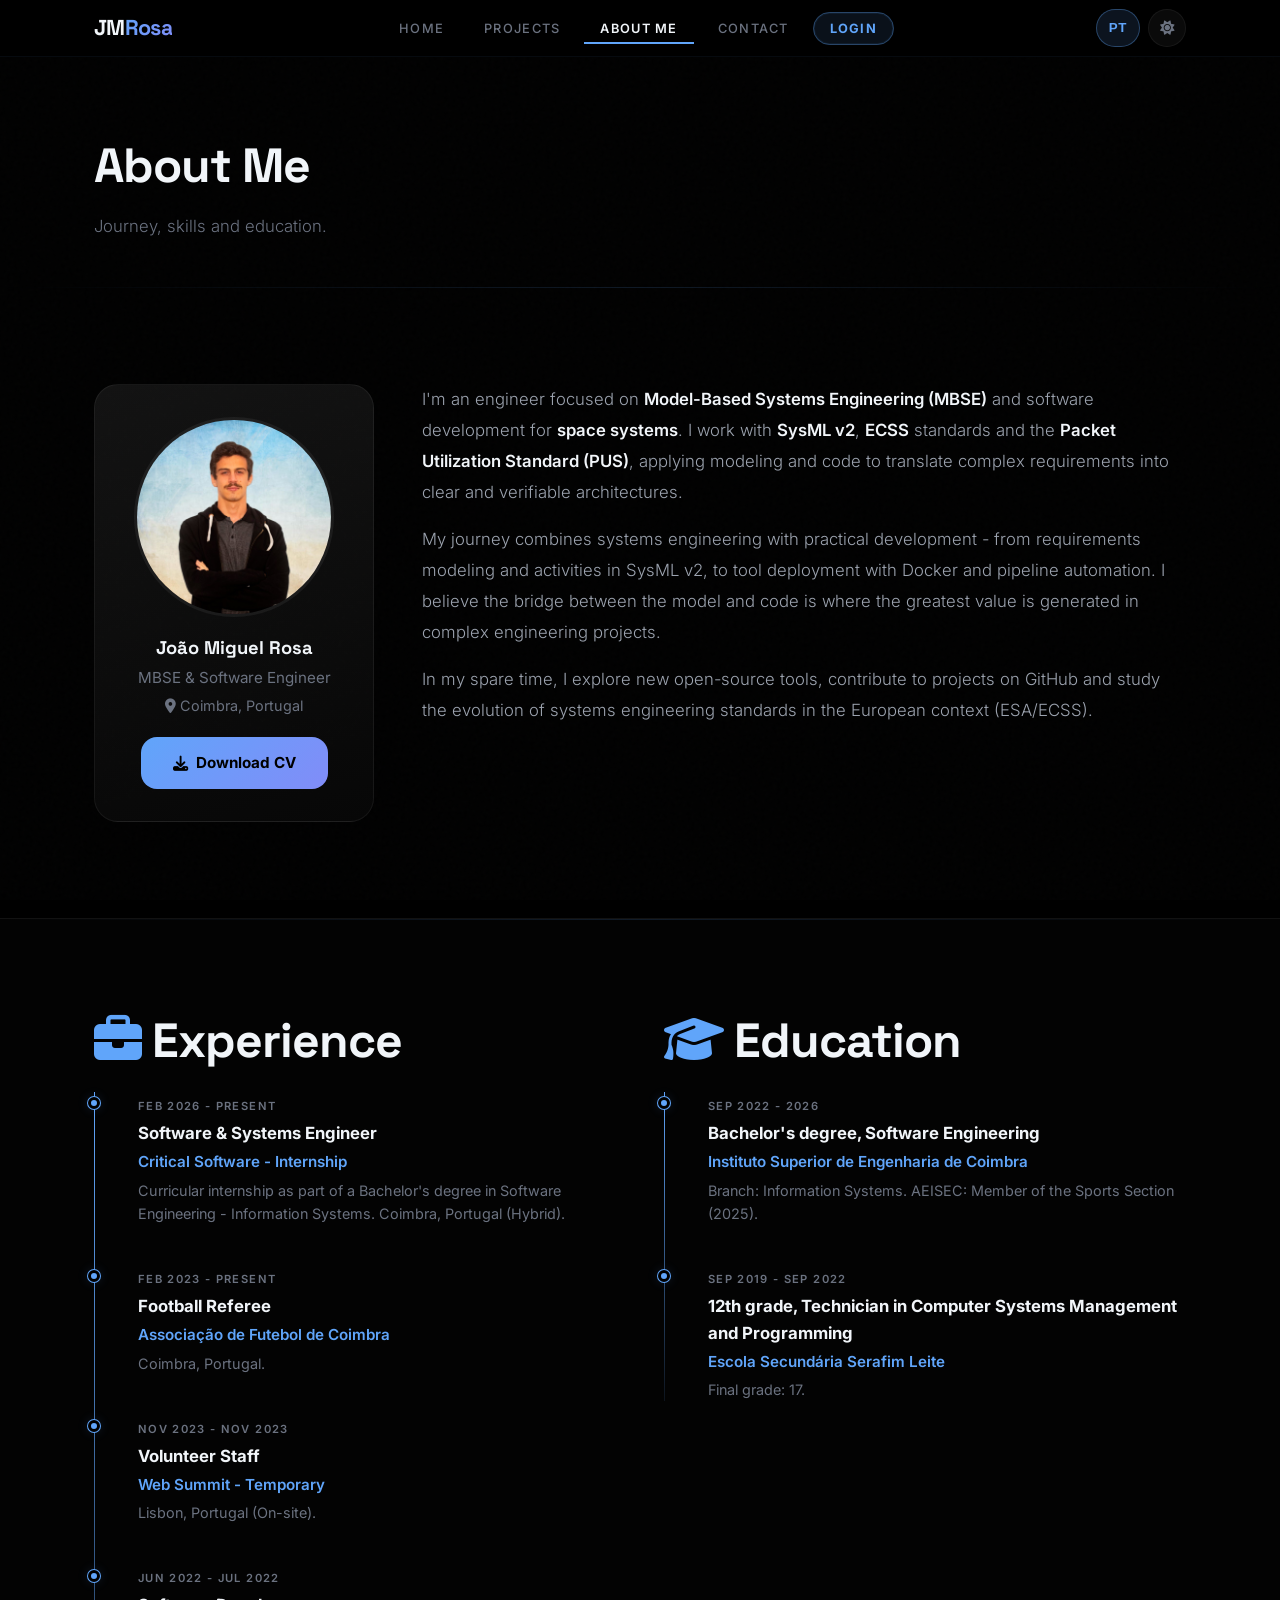
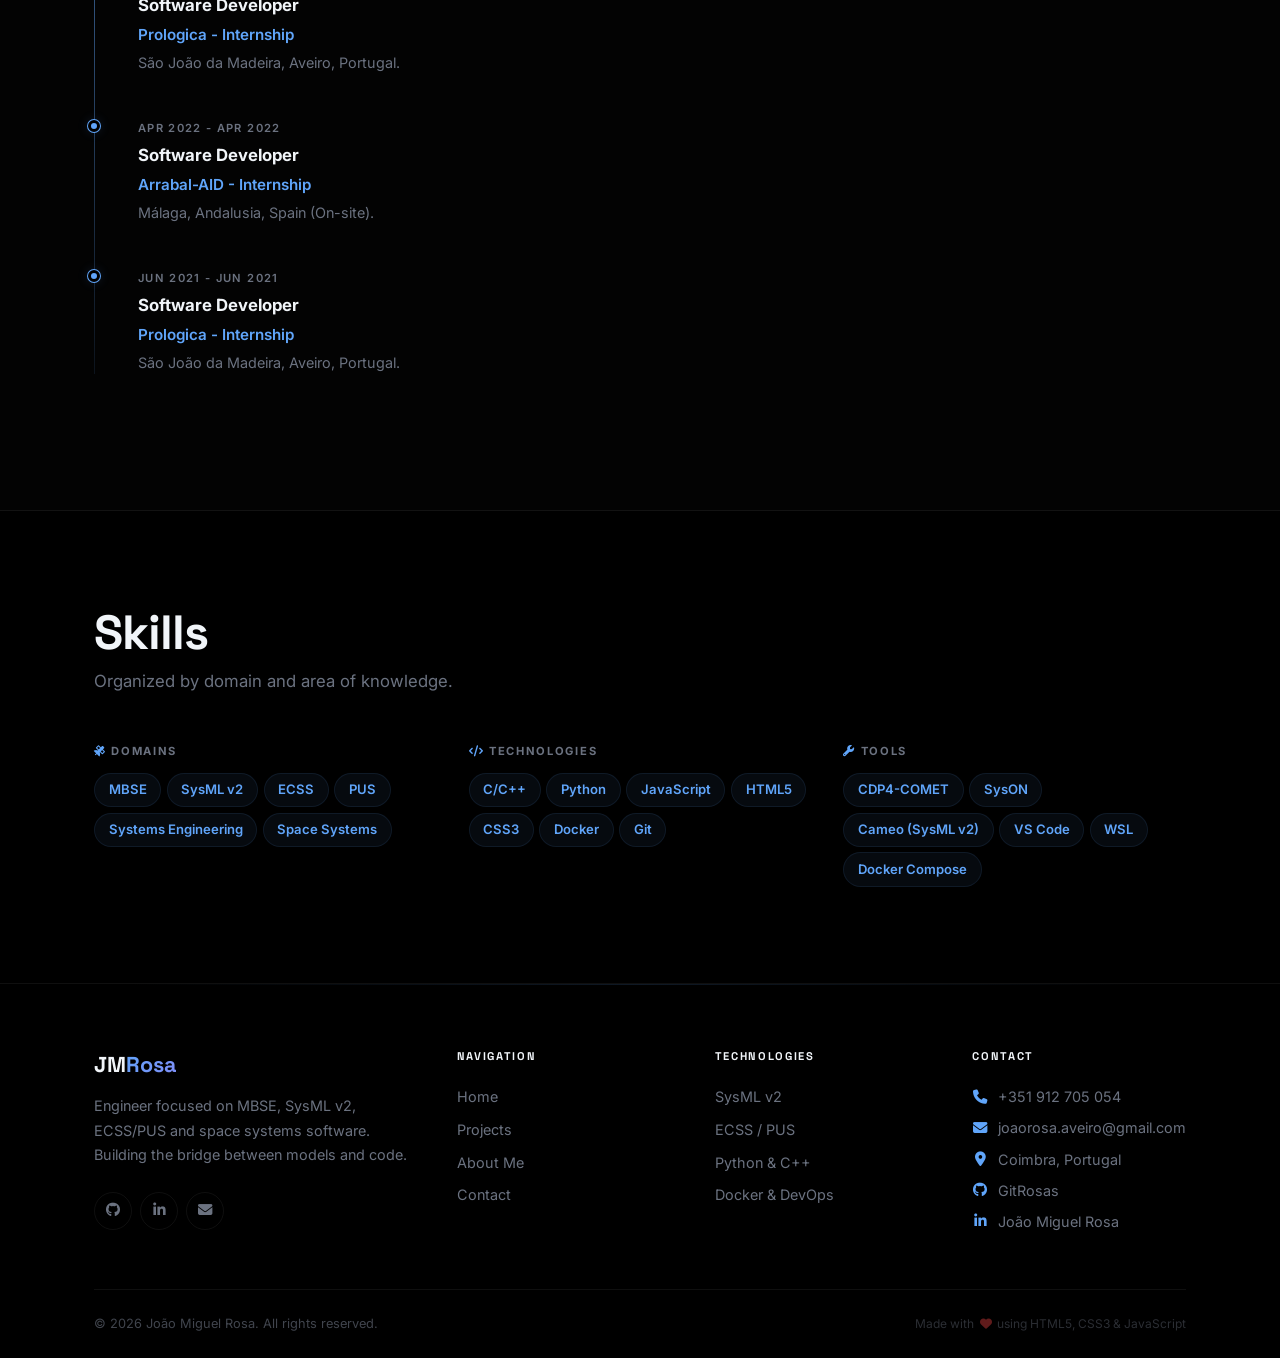
==== commit 84991bbd: "almostfinish" ====
--- a/about.html
+++ b/about.html
@@ -15,7 +15,7 @@
   <meta name="twitter:card" content="summary">
   <meta name="twitter:title" content="About Me — João Miguel Rosa">
   <meta name="twitter:description" content="Education, experience and skills in MBSE, SysML v2 and space systems.">
-  <link rel="icon" href="favicon.svg" type="image/svg+xml">
+  <link rel="icon" href="assets/img/foto.jpg" type="image/jpeg">
   <link rel="preconnect" href="https://fonts.googleapis.com">
   <link rel="preconnect" href="https://fonts.gstatic.com" crossorigin>
   <link href="https://fonts.googleapis.com/css2?family=Inter:wght@300;400;500;600;700&family=Space+Grotesk:wght@500;600;700;800;900&display=swap" rel="stylesheet">
@@ -95,16 +95,40 @@
           <h2 class="section-title"><i class="fa-solid fa-briefcase icon-accent" aria-hidden="true"></i> Experience</h2>
           <div class="timeline">
             <div class="timeline-item">
-              <span class="timeline-date">2025 — Present</span>
-              <h3 class="timeline-title">MBSE &amp; Software Engineer</h3>
-              <span class="timeline-org">Placeholder Company, Lda.</span>
-              <p class="timeline-desc">Systems modeling with SysML v2, development of internal tools in Python/C++ and integration with ECSS standards for European space missions.</p>
-            </div>
-            <div class="timeline-item">
-              <span class="timeline-date">2023 — 2025</span>
-              <h3 class="timeline-title">Systems Engineering Internship</h3>
-              <span class="timeline-org">Placeholder Lab</span>
-              <p class="timeline-desc">Support for requirements modeling according to ECSS-E-TM-10-25; experimentation with CDP4-COMET and SysON.</p>
+              <span class="timeline-date">Feb 2026 — Present</span>
+              <h3 class="timeline-title">Software &amp; Systems Engineer</h3>
+              <span class="timeline-org">Critical Software — Internship</span>
+              <p class="timeline-desc">Curricular internship as part of a Bachelor's degree in Software Engineering - Information Systems. Coimbra, Portugal (Hybrid).</p>
+            </div>
+            <div class="timeline-item">
+              <span class="timeline-date">Feb 2023 — Present</span>
+              <h3 class="timeline-title">Football Referee</h3>
+              <span class="timeline-org">Associação de Futebol de Coimbra</span>
+              <p class="timeline-desc">Coimbra, Portugal.</p>
+            </div>
+            <div class="timeline-item">
+              <span class="timeline-date">Nov 2023 — Nov 2023</span>
+              <h3 class="timeline-title">Volunteer Staff</h3>
+              <span class="timeline-org">Web Summit — Temporary</span>
+              <p class="timeline-desc">Lisbon, Portugal (On-site).</p>
+            </div>
+            <div class="timeline-item">
+              <span class="timeline-date">Jun 2022 — Jul 2022</span>
+              <h3 class="timeline-title">Software Developer</h3>
+              <span class="timeline-org">Prologica — Internship</span>
+              <p class="timeline-desc">São João da Madeira, Aveiro, Portugal.</p>
+            </div>
+            <div class="timeline-item">
+              <span class="timeline-date">Apr 2022 — Apr 2022</span>
+              <h3 class="timeline-title">Software Developer</h3>
+              <span class="timeline-org">Arrabal-AID — Internship</span>
+              <p class="timeline-desc">Málaga, Andalusia, Spain (On-site).</p>
+            </div>
+            <div class="timeline-item">
+              <span class="timeline-date">Jun 2021 — Jun 2021</span>
+              <h3 class="timeline-title">Software Developer</h3>
+              <span class="timeline-org">Prologica — Internship</span>
+              <p class="timeline-desc">São João da Madeira, Aveiro, Portugal.</p>
             </div>
           </div>
         </div>
@@ -112,16 +136,16 @@
           <h2 class="section-title"><i class="fa-solid fa-graduation-cap icon-accent" aria-hidden="true"></i> Education</h2>
           <div class="timeline">
             <div class="timeline-item">
-              <span class="timeline-date">2020 — 2025</span>
-              <h3 class="timeline-title">Integrated Master's in Computer Engineering</h3>
-              <span class="timeline-org">University of Coimbra</span>
-              <p class="timeline-desc">Specialization in software and systems engineering. Dissertation on SysML v2 application in space systems engineering.</p>
-            </div>
-            <div class="timeline-item">
-              <span class="timeline-date">2017 — 2020</span>
-              <h3 class="timeline-title">Secondary Education — Science and Technology</h3>
-              <span class="timeline-org">Placeholder Secondary School, Coimbra</span>
-              <p class="timeline-desc">Completion with high average in Mathematics and Physics.</p>
+              <span class="timeline-date">Sep 2022 — 2026</span>
+              <h3 class="timeline-title">Bachelor's degree, Software Engineering</h3>
+              <span class="timeline-org">Instituto Superior de Engenharia de Coimbra</span>
+              <p class="timeline-desc">Branch: Information Systems. AEISEC: Member of the Sports Section (2025).</p>
+            </div>
+            <div class="timeline-item">
+              <span class="timeline-date">Sep 2019 — Sep 2022</span>
+              <h3 class="timeline-title">12th grade, Technician in Computer Systems Management and Programming</h3>
+              <span class="timeline-org">Escola Secundária Serafim Leite</span>
+              <p class="timeline-desc">Final grade: 17.</p>
             </div>
           </div>
         </div>
--- a/assets/css/styles.css
+++ b/assets/css/styles.css
@@ -272,6 +272,25 @@
   background: rgba(var(--primary-rgb),.08);
 }
 
+.btn-lang-toggle {
+  background: rgba(var(--primary-rgb), .12);
+  border: 1px solid rgba(var(--primary-rgb), .35);
+  color: var(--primary);
+  min-width: 44px;
+  height: 38px;
+  border-radius: var(--radius-pill);
+  font-weight: 700;
+  letter-spacing: .05em;
+  cursor: pointer;
+  transition: all var(--base);
+}
+
+.btn-lang-toggle:hover {
+  color: #000;
+  background: linear-gradient(135deg, var(--primary), var(--accent));
+  border-color: transparent;
+}
+
 /* Hamburger */
 .nav-hamburger {
   display: none;
@@ -340,6 +359,10 @@
     color: var(--text);
     font-weight: 700;
   }
+
+  .btn-lang-toggle {
+    min-width: 48px;
+  }
 }
 
 /* ===========================================================
@@ -971,6 +994,173 @@
 }
 
 /* ===========================================================
+   15f. Portfolio Lightbox
+   =========================================================== */
+.portfolio-lightbox {
+  position: fixed;
+  inset: 0;
+  z-index: 2400;
+  display: flex;
+  align-items: center;
+  justify-content: center;
+  opacity: 0;
+  visibility: hidden;
+  transition: opacity .25s ease, visibility .25s ease;
+}
+
+.portfolio-lightbox.active {
+  opacity: 1;
+  visibility: visible;
+}
+
+.portfolio-lightbox-backdrop {
+  position: absolute;
+  inset: 0;
+  background: rgba(0, 0, 0, .86);
+  backdrop-filter: blur(6px);
+}
+
+.portfolio-lightbox-content {
+  position: relative;
+  width: min(1200px, calc(100% - 2rem));
+  max-height: calc(100vh - 2rem);
+  border: 1px solid rgba(255, 255, 255, .18);
+  border-radius: 1.25rem;
+  overflow: hidden;
+  background: rgba(2, 6, 23, .75);
+}
+
+.portfolio-lightbox-toolbar {
+  position: absolute;
+  top: .8rem;
+  right: .8rem;
+  display: flex;
+  gap: .5rem;
+  z-index: 2;
+}
+
+.portfolio-lightbox-toolbar button,
+.portfolio-lightbox-nav {
+  width: 40px;
+  height: 40px;
+  border-radius: 50%;
+  border: 1px solid rgba(255, 255, 255, .22);
+  background: rgba(0, 0, 0, .45);
+  color: #fff;
+  cursor: pointer;
+  transition: all var(--base);
+}
+
+.portfolio-lightbox-toolbar button:hover,
+.portfolio-lightbox-nav:hover {
+  background: rgba(var(--primary-rgb), .32);
+  border-color: rgba(var(--primary-rgb), .7);
+}
+
+.portfolio-lightbox-stage {
+  height: min(76vh, 780px);
+  display: flex;
+  align-items: center;
+  justify-content: center;
+  overflow: hidden;
+}
+
+.portfolio-lightbox-stage img {
+  max-width: 100%;
+  max-height: 100%;
+  object-fit: contain;
+  transition: transform .2s ease;
+}
+
+.portfolio-lightbox-nav {
+  position: absolute;
+  top: 50%;
+  transform: translateY(-50%);
+  z-index: 2;
+}
+
+.portfolio-lightbox-nav.prev { left: 1rem; }
+.portfolio-lightbox-nav.next { right: 1rem; }
+
+.portfolio-lightbox-caption {
+  border-top: 1px solid rgba(255, 255, 255, .12);
+  padding: .9rem 1.2rem;
+  color: #dbeafe;
+  font-size: .95rem;
+}
+
+/* ===========================================================
+   15g. Dashboard
+   =========================================================== */
+.dashboard-grid {
+  display: grid;
+  grid-template-columns: repeat(4, 1fr);
+  gap: 1rem;
+  margin-top: 1.5rem;
+}
+
+.dashboard-card {
+  background: var(--bg-card);
+  border: 1px solid var(--border);
+  border-radius: 1rem;
+  padding: 1rem 1.1rem;
+}
+
+.dashboard-card h3 {
+  font-size: .72rem;
+  color: var(--text-muted);
+  text-transform: uppercase;
+  letter-spacing: .11em;
+  margin-bottom: .55rem;
+}
+
+.dashboard-card p {
+  font-family: 'Space Grotesk', sans-serif;
+  font-size: 1.15rem;
+  color: var(--text);
+  font-weight: 700;
+}
+
+.dashboard-panels {
+  margin-top: 1.8rem;
+  display: grid;
+  grid-template-columns: 1fr 1fr;
+  gap: 1.1rem;
+}
+
+.dashboard-panel {
+  border: 1px solid var(--border);
+  border-radius: 1rem;
+  background: var(--bg-card);
+  padding: 1.2rem;
+}
+
+.dashboard-panel h3 {
+  margin-bottom: .8rem;
+  font-size: .95rem;
+  color: var(--text);
+}
+
+.dashboard-actions {
+  display: flex;
+  flex-wrap: wrap;
+  gap: .65rem;
+}
+
+.dashboard-events {
+  display: flex;
+  flex-direction: column;
+  gap: .55rem;
+}
+
+.dashboard-events li {
+  font-size: .9rem;
+  color: var(--text-secondary);
+  border-bottom: 1px solid var(--border);
+  padding-bottom: .5rem;
+}
+
+/* ===========================================================
    15b. Services / What I Do
    =========================================================== */
 .services-grid {
@@ -1055,6 +1245,22 @@
   .portfolio-control {
     width: 36px;
     height: 36px;
+  }
+
+  .portfolio-lightbox-content {
+    width: calc(100% - 1rem);
+  }
+
+  .portfolio-lightbox-stage {
+    height: 64vh;
+  }
+
+  .dashboard-grid {
+    grid-template-columns: 1fr 1fr;
+  }
+
+  .dashboard-panels {
+    grid-template-columns: 1fr;
   }
 }
 
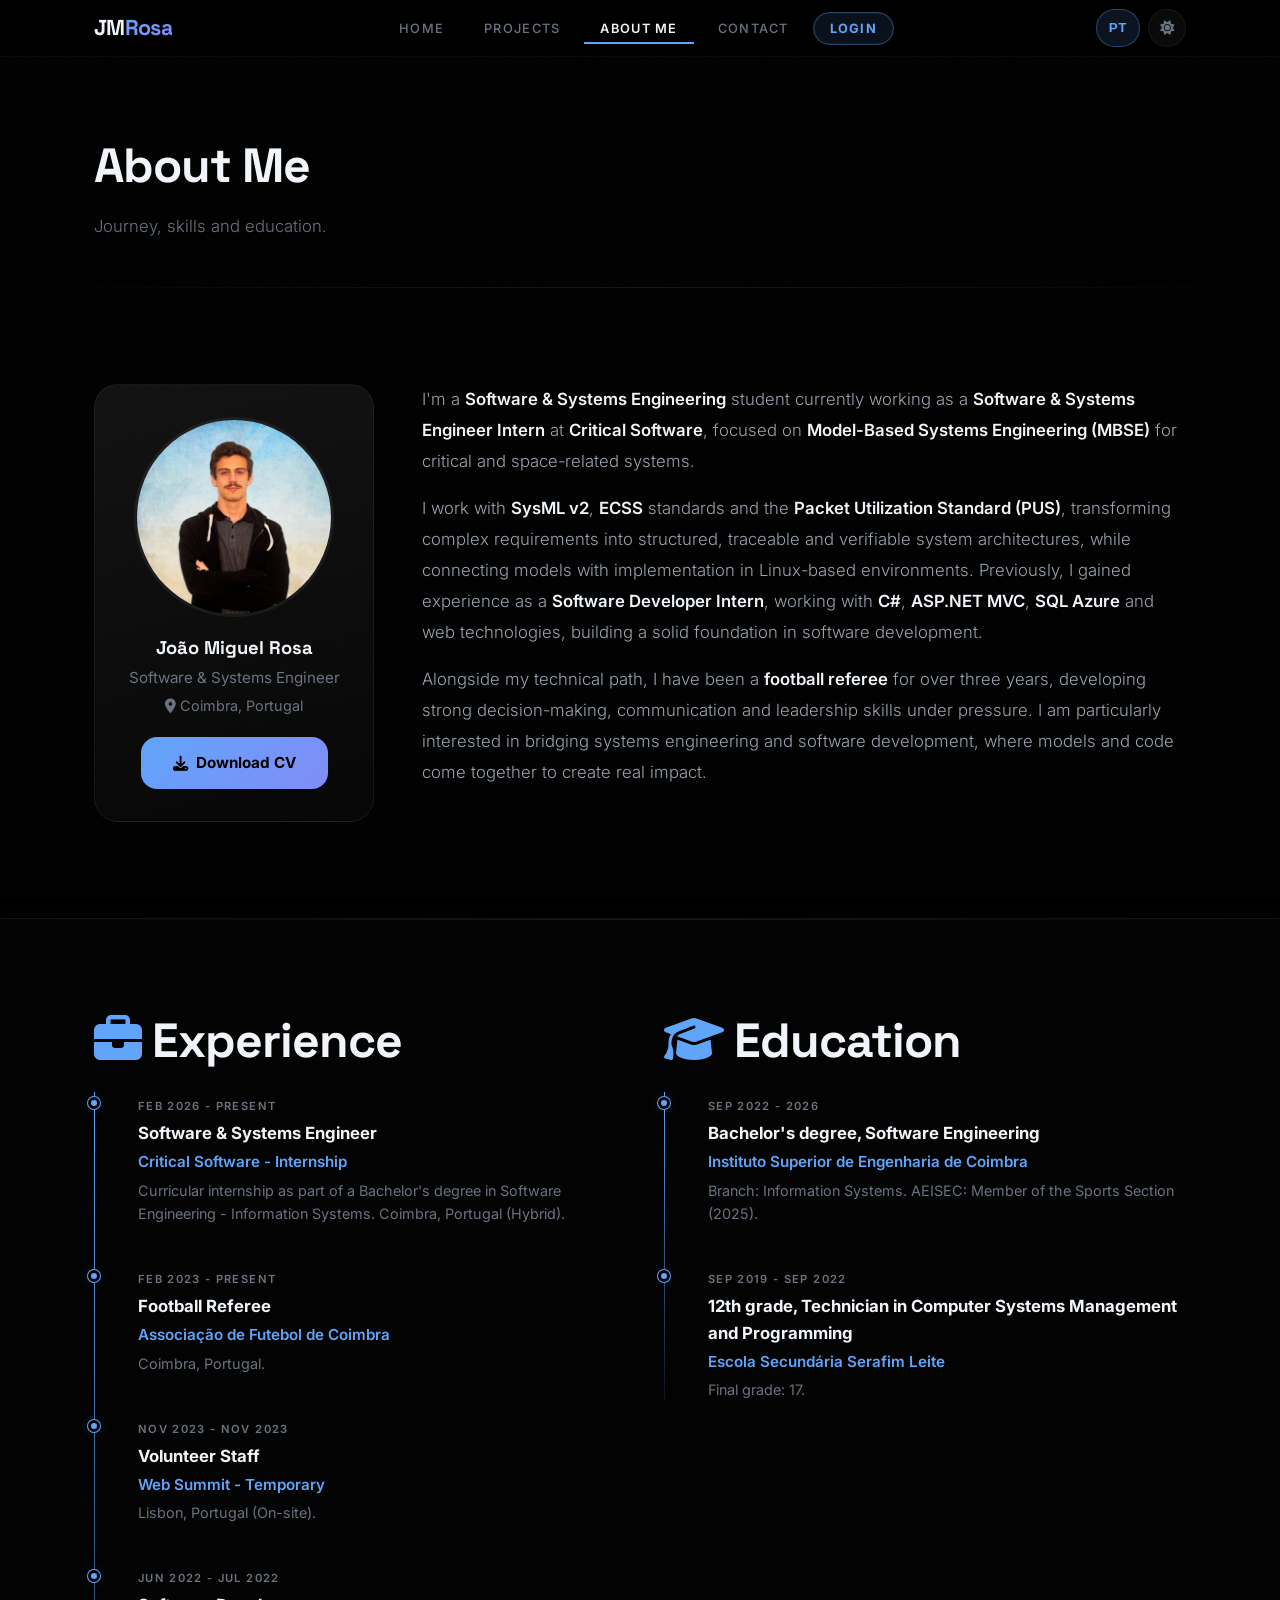
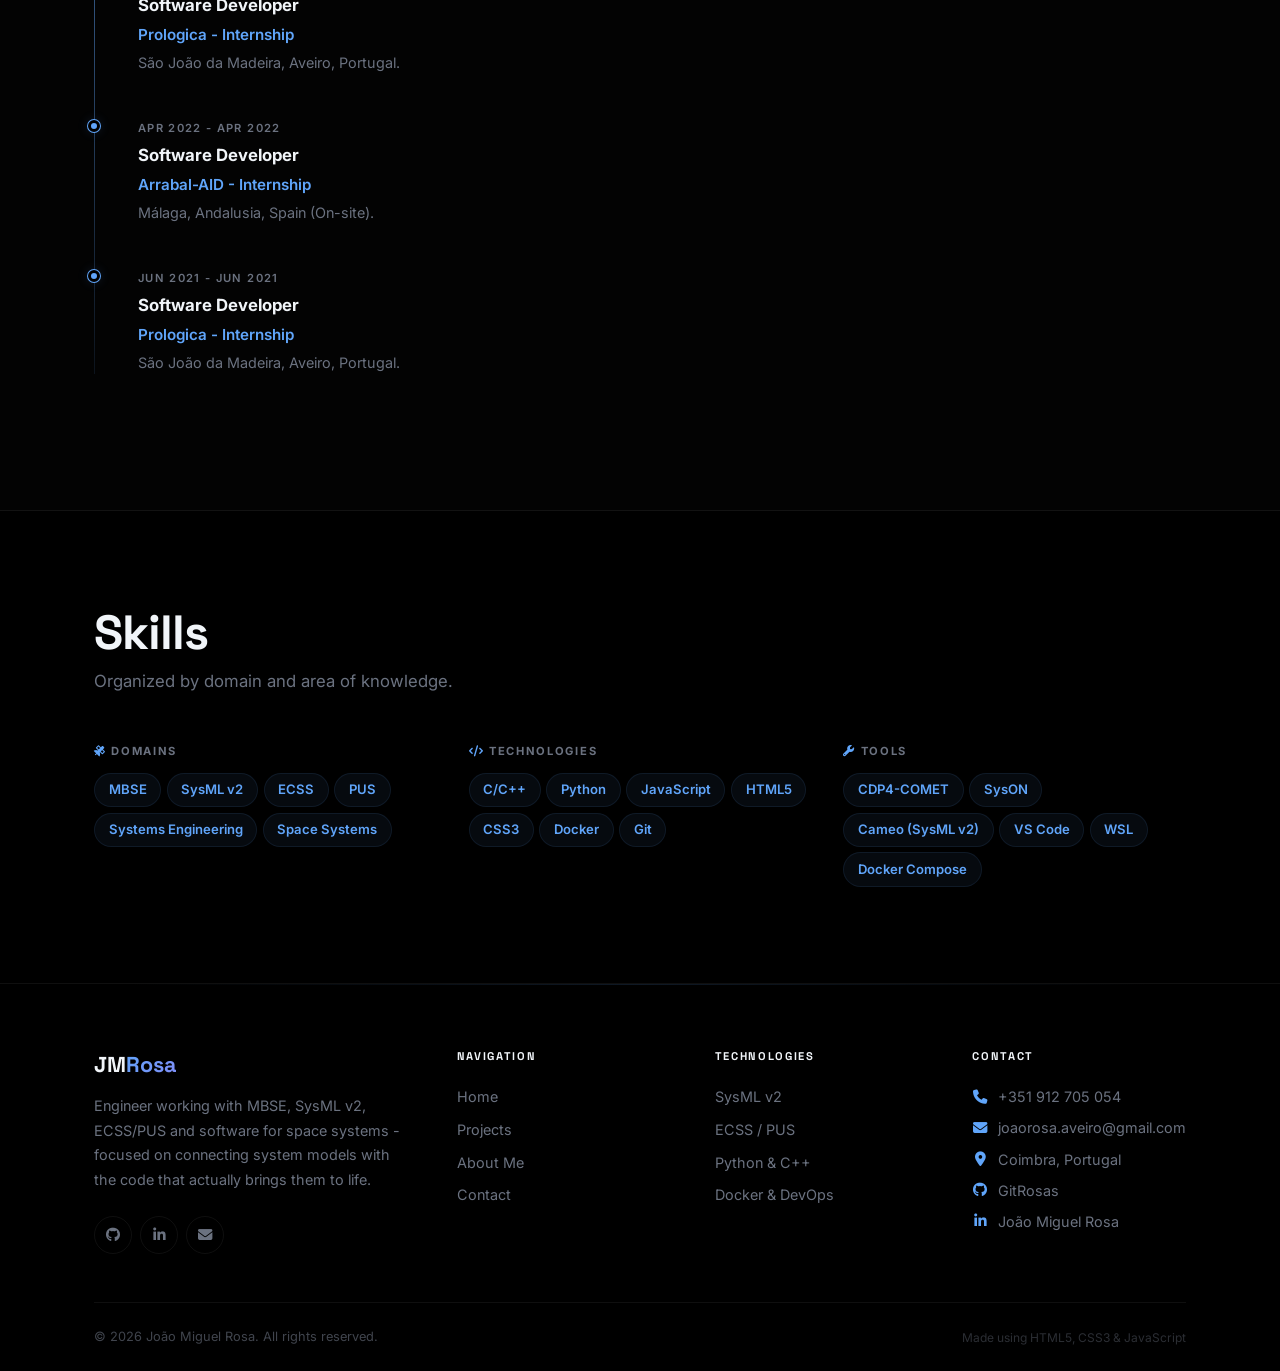
==== commit 662db8ed: "almostfinishv3" ====
--- a/about.html
+++ b/about.html
@@ -76,14 +76,14 @@
         <div class="bio-sidebar reveal-left">
           <img src="assets/img/foto.jpg" alt="Photo of João Miguel Rosa" class="avatar" loading="lazy">
           <h2 class="bio-name">João Miguel Rosa</h2>
-          <p class="bio-role">MBSE &amp; Software Engineer</p>
+          <p class="bio-role">Software &amp; Systems Engineer</p>
           <p class="bio-location"><i class="fa-solid fa-location-dot" aria-hidden="true"></i> Coimbra, Portugal</p>
           <a href="assets/data/LastCVEN.pdf" class="btn btn-primary" target="_blank" rel="noopener noreferrer"><i class="fa-solid fa-download" aria-hidden="true"></i> Download CV</a>
         </div>
         <div class="bio-content reveal-right">
-          <p>I'm an engineer focused on <strong>Model-Based Systems Engineering (MBSE)</strong> and software development for <strong>space systems</strong>. I work with <strong>SysML v2</strong>, <strong>ECSS</strong> standards and the <strong>Packet Utilization Standard (PUS)</strong>, applying modeling and code to translate complex requirements into clear and verifiable architectures.</p>
-          <p>My journey combines systems engineering with practical development — from requirements modeling and activities in SysML v2, to tool deployment with Docker and pipeline automation. I believe the bridge between the model and code is where the greatest value is generated in complex engineering projects.</p>
-          <p>In my spare time, I explore new open-source tools, contribute to projects on GitHub and study the evolution of systems engineering standards in the European context (ESA/ECSS).</p>
+          <p>I'm a <strong>Software &amp; Systems Engineering</strong> student currently working as a <strong>Software &amp; Systems Engineer Intern</strong> at <strong>Critical Software</strong>, focused on <strong>Model-Based Systems Engineering (MBSE)</strong> for critical and space-related systems.</p>
+          <p>I work with <strong>SysML v2</strong>, <strong>ECSS</strong> standards and the <strong>Packet Utilization Standard (PUS)</strong>, transforming complex requirements into structured, traceable and verifiable system architectures, while connecting models with implementation in Linux-based environments. Previously, I gained experience as a <strong>Software Developer Intern</strong>, working with <strong>C#</strong>, <strong>ASP.NET MVC</strong>, <strong>SQL Azure</strong> and web technologies, building a solid foundation in software development.</p>
+          <p>Alongside my technical path, I have been a <strong>football referee</strong> for over three years, developing strong decision-making, communication and leadership skills under pressure. I am particularly interested in bridging systems engineering and software development, where models and code come together to create real impact.</p>
         </div>
       </div>
     </section>
@@ -191,7 +191,7 @@
       <div class="footer-top">
         <div>
           <div class="footer-brand">JM<span>Rosa</span></div>
-          <p class="footer-desc">Engineer focused on MBSE, SysML v2, ECSS/PUS and space systems software. Building the bridge between models and code.</p>
+          <p class="footer-desc">Engineer working with MBSE, SysML v2, ECSS/PUS and software for space systems - focused on connecting system models with the code that actually brings them to life.</p>
           <div class="footer-social-row" aria-label="Social media">
             <a href="https://github.com/GitRosas" target="_blank" rel="noopener noreferrer" aria-label="GitHub"><i class="fa-brands fa-github" aria-hidden="true"></i></a>
             <a href="https://www.linkedin.com/in/joaorosa0409/" target="_blank" rel="noopener noreferrer" aria-label="LinkedIn"><i class="fa-brands fa-linkedin-in" aria-hidden="true"></i></a>
@@ -227,7 +227,7 @@
       </div>
       <div class="footer-bottom">
         <p class="footer-copy">&copy; <span id="footer-year">2026</span> João Miguel Rosa. All rights reserved.</p>
-        <p class="footer-tech">Made with <i class="fa-solid fa-heart" aria-hidden="true"></i> using HTML5, CSS3 &amp; JavaScript</p>
+        <p class="footer-tech">Made using HTML5, CSS3 &amp; JavaScript</p>
       </div>
     </div>
   </footer>
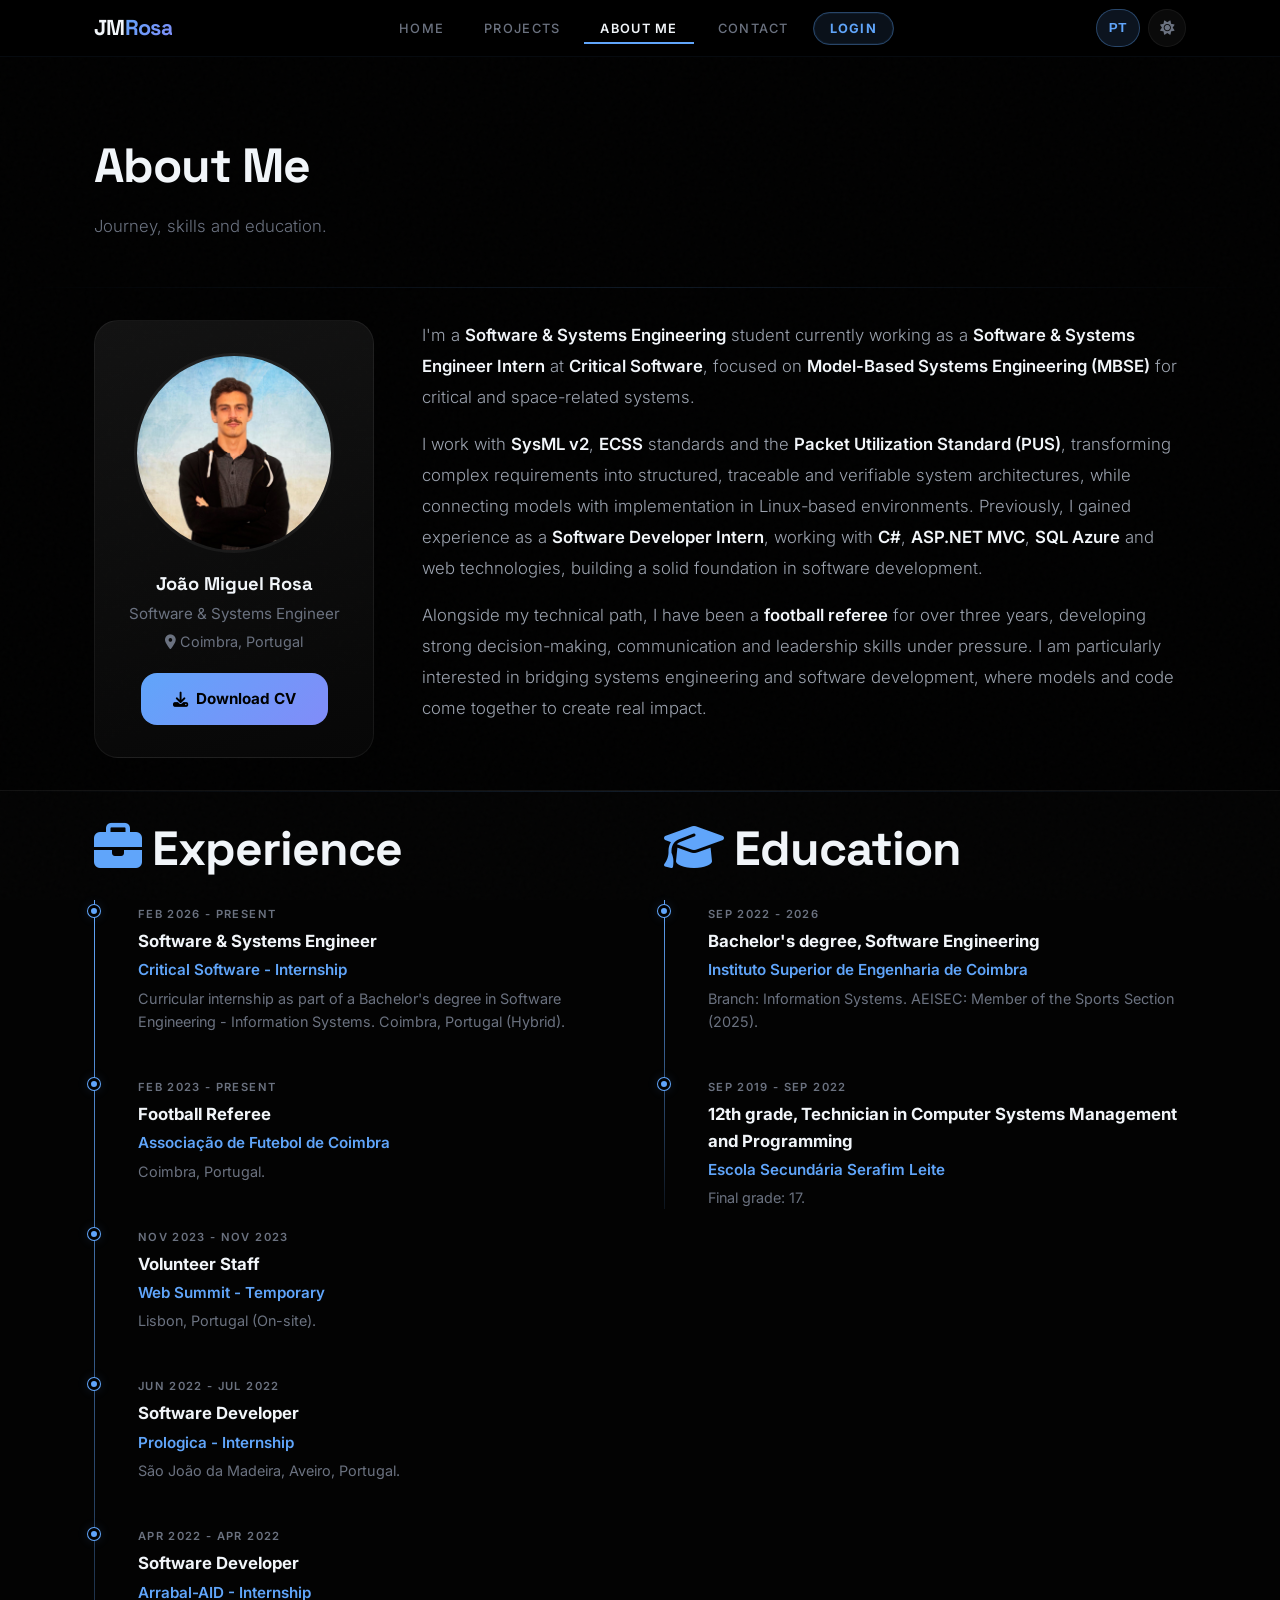
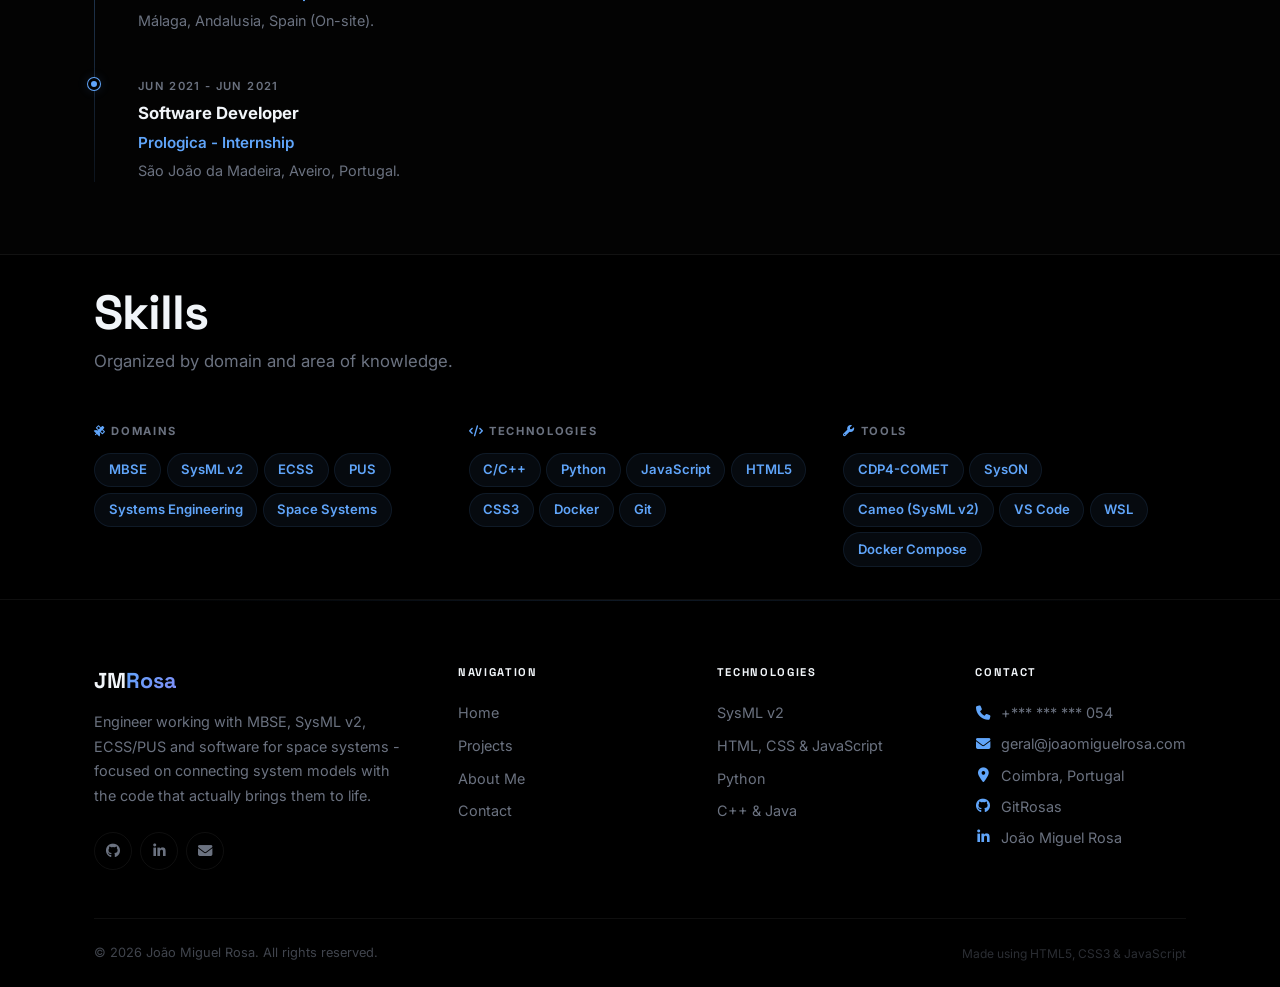
==== commit 3f29be23: "feature: start finishing text and others v1" ====
--- a/about.html
+++ b/about.html
@@ -195,7 +195,7 @@
           <div class="footer-social-row" aria-label="Social media">
             <a href="https://github.com/GitRosas" target="_blank" rel="noopener noreferrer" aria-label="GitHub"><i class="fa-brands fa-github" aria-hidden="true"></i></a>
             <a href="https://www.linkedin.com/in/joaorosa0409/" target="_blank" rel="noopener noreferrer" aria-label="LinkedIn"><i class="fa-brands fa-linkedin-in" aria-hidden="true"></i></a>
-            <a href="mailto:joaorosa.aveiro@gmail.com" aria-label="Email"><i class="fa-solid fa-envelope" aria-hidden="true"></i></a>
+            <a href="mailto:geral@joaomiguelrosa.com" aria-label="Email"><i class="fa-solid fa-envelope" aria-hidden="true"></i></a>
           </div>
         </div>
         <div>
@@ -211,15 +211,15 @@
           <h3 class="footer-heading">Technologies</h3>
           <div class="footer-links">
             <a href="projects.html">SysML v2</a>
-            <a href="projects.html">ECSS / PUS</a>
-            <a href="projects.html">Python &amp; C++</a>
-            <a href="projects.html">Docker &amp; DevOps</a>
+            <a href="projects.html">HTML, CSS &amp; JavaScript</a>
+            <a href="projects.html">Python</a>
+            <a href="projects.html">C++ &amp; Java</a>
           </div>
         </div>
         <div>
           <h3 class="footer-heading">Contact</h3>
           <div class="footer-contact-item"><i class="fa-solid fa-phone" aria-hidden="true"></i><a href="tel:+351912705054">+351 912 705 054</a></div>
-          <div class="footer-contact-item"><i class="fa-solid fa-envelope" aria-hidden="true"></i><a href="mailto:joaorosa.aveiro@gmail.com">joaorosa.aveiro@gmail.com</a></div>
+          <div class="footer-contact-item"><i class="fa-solid fa-envelope" aria-hidden="true"></i><a href="mailto:geral@joaomiguelrosa.com">geral@joaomiguelrosa.com</a></div>
           <div class="footer-contact-item"><i class="fa-solid fa-location-dot" aria-hidden="true"></i><span>Coimbra, Portugal</span></div>
           <div class="footer-contact-item"><i class="fa-brands fa-github" aria-hidden="true"></i><a href="https://github.com/GitRosas" target="_blank" rel="noopener noreferrer">GitRosas</a></div>
           <div class="footer-contact-item"><i class="fa-brands fa-linkedin-in" aria-hidden="true"></i><a href="https://www.linkedin.com/in/joaorosa0409/" target="_blank" rel="noopener noreferrer">João Miguel Rosa</a></div>
--- a/assets/css/styles.css
+++ b/assets/css/styles.css
@@ -172,6 +172,48 @@
 }
 .skip-link:focus { top: 1rem; color: #000; }
 
+/* ---- Auth Info Popup (Login/Register) ---- */
+.auth-info-popup {
+  position: relative;
+  margin-bottom: 1rem;
+  position: relative;
+  width: 100%;
+  padding: 1rem 1rem 1rem 1.1rem;
+  border-radius: 1rem;
+  border: 1px solid var(--border);
+  background: linear-gradient(165deg, rgba(var(--primary-rgb), .15), rgba(10, 10, 10, .45));
+  box-shadow: var(--glow);
+}
+
+.auth-info-popup p {
+  color: var(--text);
+  margin: 0;
+  padding-right: 2rem;
+  font-size: .95rem;
+  line-height: 1.5;
+}
+
+.auth-info-popup-close {
+  position: absolute;
+  top: .45rem;
+  right: .7rem;
+  width: 2rem;
+  height: 2rem;
+  border: 0;
+  border-radius: 999px;
+  background: transparent;
+  color: var(--text-muted);
+  font-size: 1.6rem;
+  line-height: 1;
+  cursor: pointer;
+  transition: color var(--fast), background var(--fast);
+}
+
+.auth-info-popup-close:hover {
+  color: var(--text);
+  background: rgba(var(--primary-rgb), .1);
+}
+
 /* ===========================================================
    6. Navbar — pure CSS + JS toggle
    =========================================================== */
@@ -530,7 +572,7 @@
 /* ===========================================================
    9. Sections
    =========================================================== */
-.section { padding: 6rem 0; }
+.section { padding: 2rem 0; }
 .section-alt {
   background: rgba(255,255,255,.01);
   border-top: 1px solid var(--border); border-bottom: 1px solid var(--border);
@@ -853,6 +895,8 @@
   font-size: .9rem; font-weight: 500; margin-top: .5rem;
   animation: slideUp .3s var(--ease);
 }
+.form-alert.show,
+.form-alert[aria-hidden="false"] { display: block; }
 @keyframes slideUp { from { opacity: 0; transform: translateY(10px); } to { opacity: 1; transform: translateY(0); } }
 .form-alert.success { background: rgba(34,197,94,.1); color: #86efac; border: 1px solid rgba(34,197,94,.2); }
 .form-alert.error { background: rgba(239,68,68,.1); color: #fca5a5; border: 1px solid rgba(239,68,68,.2); }
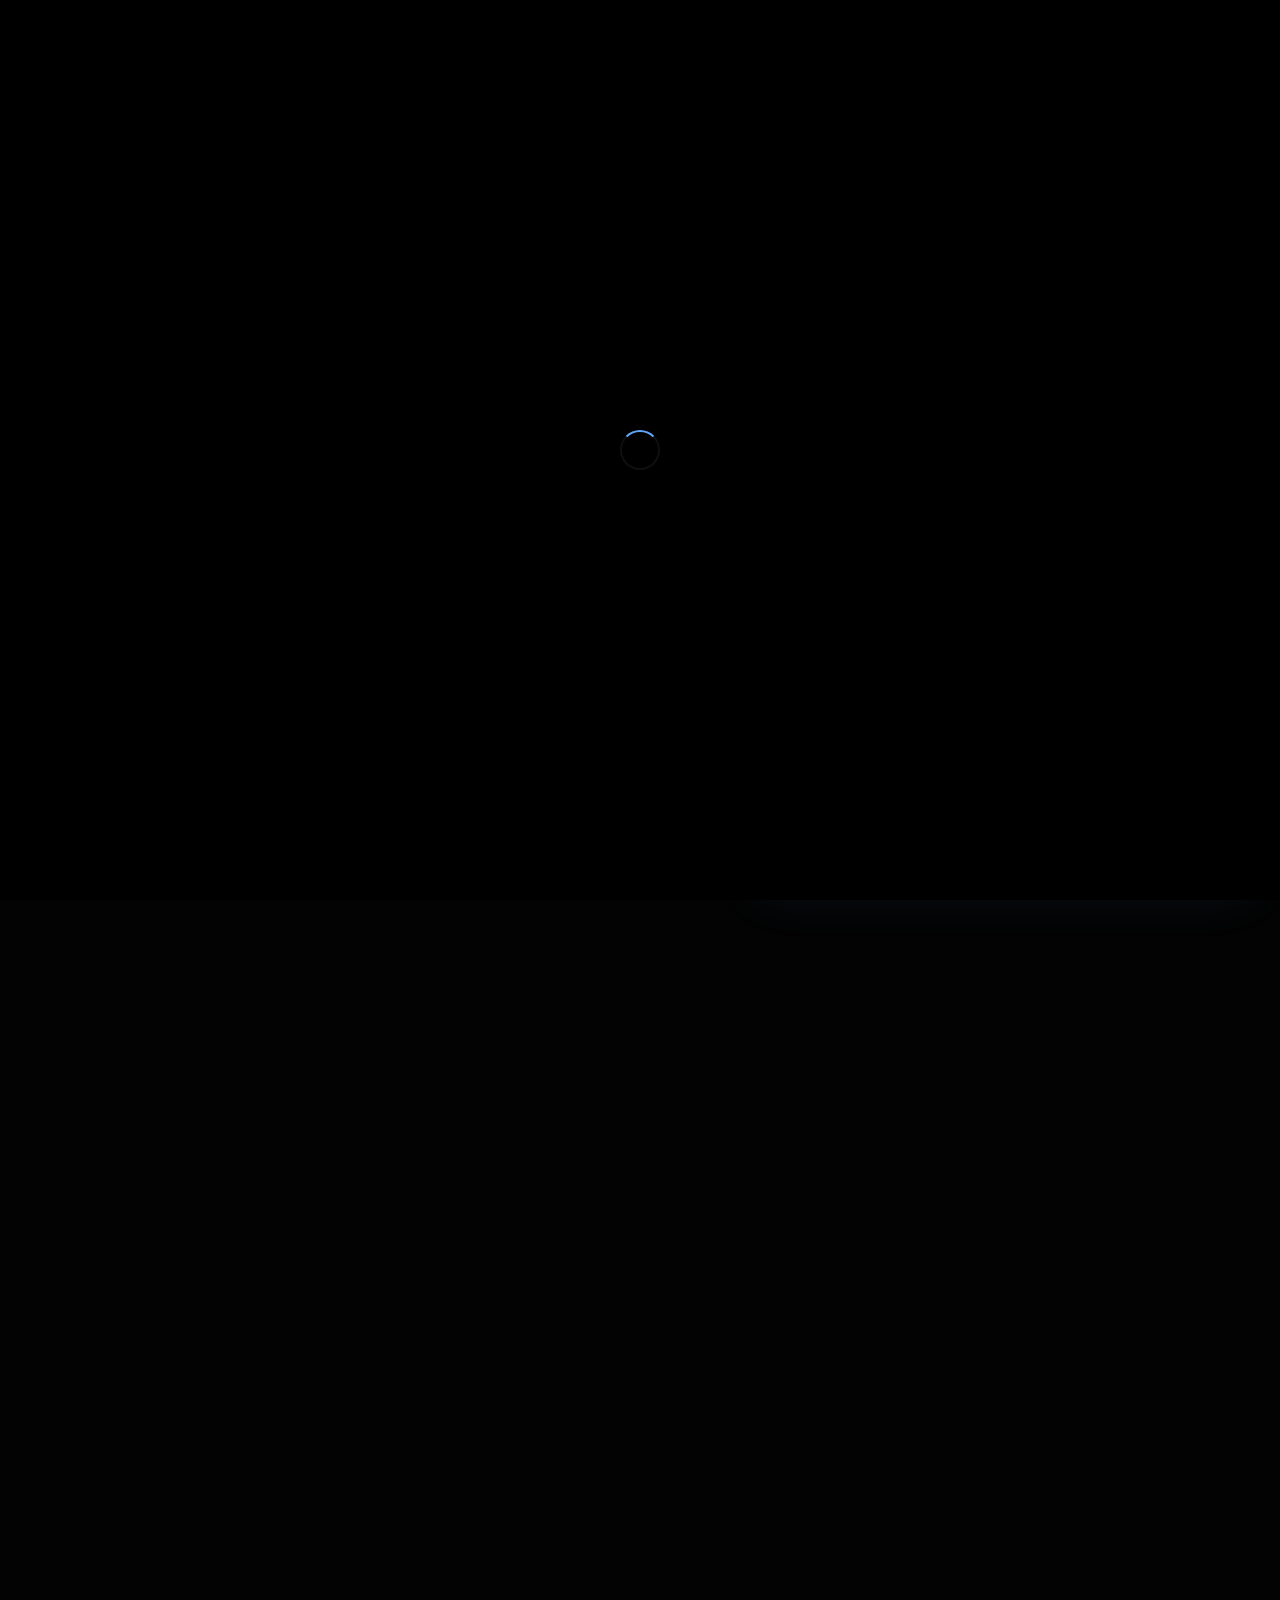
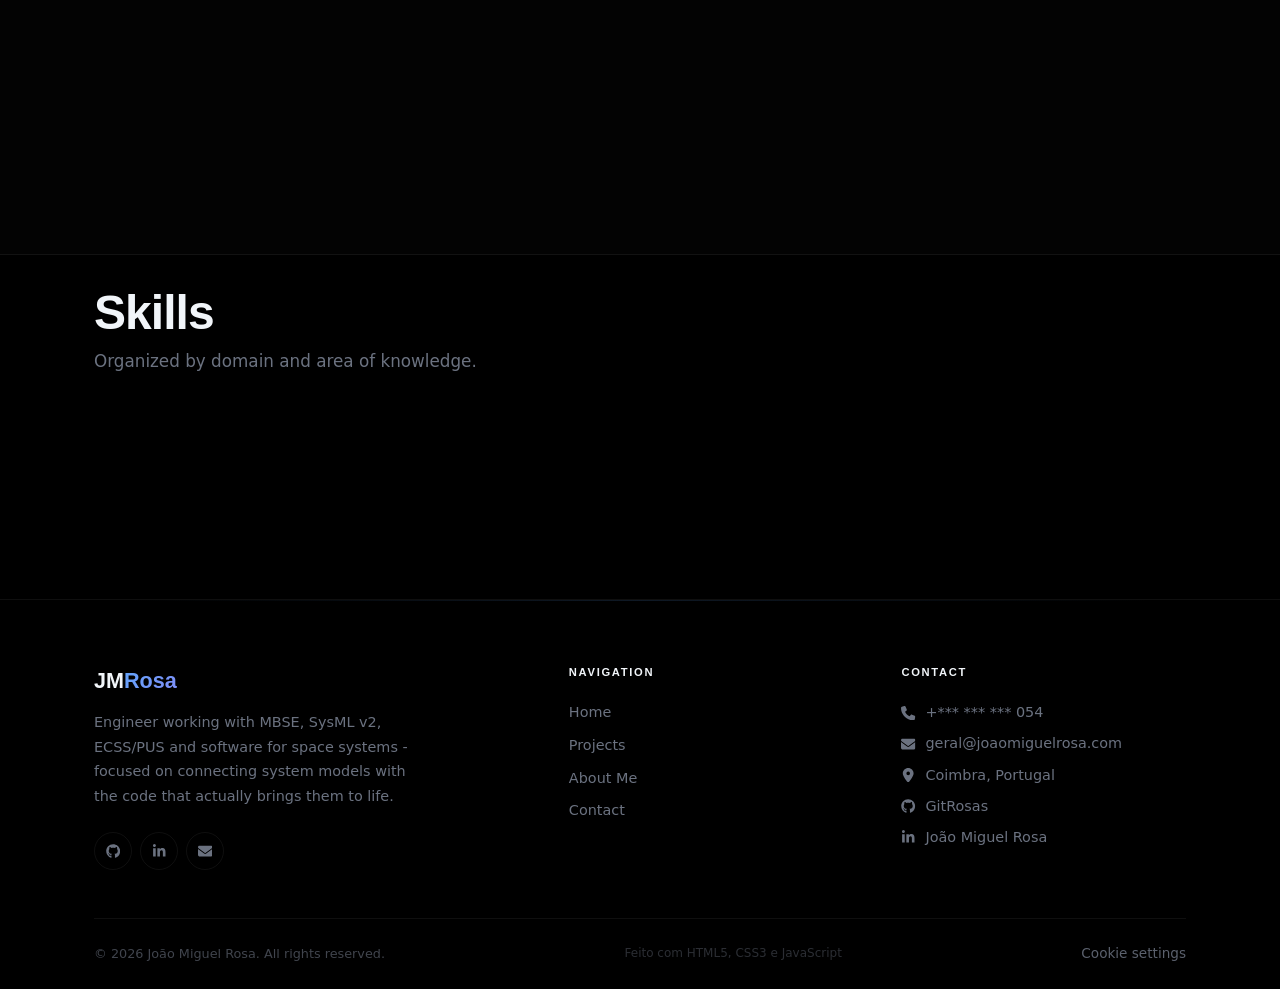
==== commit 3a56ecd0: "V2 site" ====
--- a/about.html
+++ b/about.html
@@ -3,23 +3,25 @@
 <head>
   <meta charset="UTF-8">
   <meta name="viewport" content="width=device-width, initial-scale=1.0">
+  <meta http-equiv="Content-Security-Policy" content="default-src 'self'; script-src 'self' https://challenges.cloudflare.com; style-src 'self' https://fonts.googleapis.com; font-src 'self' https://fonts.gstatic.com; img-src 'self' data: https:; connect-src 'self' https://auth.joaomiguelrosa.com https://challenges.cloudflare.com https://api64.ipify.org; frame-src https://challenges.cloudflare.com; base-uri 'self'; form-action 'self'; object-src 'none'; upgrade-insecure-requests; block-all-mixed-content;">
+  <meta name="referrer" content="strict-origin-when-cross-origin">
   <title>About Me — João Miguel Rosa</title>
   <meta name="description" content="About Me João Miguel Rosa — Education, experience, skills and journey in MBSE, SysML v2 and space systems software.">
   <meta name="author" content="João Miguel Rosa">
-  <link rel="canonical" href="https://gitrosas.github.io/about.html">
+  <link rel="canonical" href="https://joaomiguelrosa.com/about.html">
   <meta property="og:type" content="profile">
   <meta property="og:title" content="About Me — João Miguel Rosa">
   <meta property="og:description" content="Education, experience and skills in MBSE, SysML v2, ECSS/PUS and space systems software.">
-  <meta property="og:url" content="https://gitrosas.github.io/about.html">
-  <meta property="og:image" content="https://gitrosas.github.io/assets/img/foto.jpg">
+  <meta property="og:url" content="https://joaomiguelrosa.com/about.html">
+  <meta property="og:image" content="https://joaomiguelrosa.com/assets/img/foto.jpg">
   <meta name="twitter:card" content="summary">
   <meta name="twitter:title" content="About Me — João Miguel Rosa">
   <meta name="twitter:description" content="Education, experience and skills in MBSE, SysML v2 and space systems.">
   <link rel="icon" href="assets/img/foto.jpg" type="image/jpeg">
   <link rel="preconnect" href="https://fonts.googleapis.com">
   <link rel="preconnect" href="https://fonts.gstatic.com" crossorigin>
-  <link href="https://fonts.googleapis.com/css2?family=Inter:wght@300;400;500;600;700&family=Space+Grotesk:wght@500;600;700;800;900&display=swap" rel="stylesheet">
-  <link rel="stylesheet" href="https://cdnjs.cloudflare.com/ajax/libs/font-awesome/6.5.1/css/all.min.css" integrity="sha512-DTOQO9RWCH3ppGqcWaEA1BIZOC6xxalwEsw9c2QQeAIftl+Vegovlnee1c9QX4TctnWMn13TZye+giMm8e2LwA==" crossorigin="anonymous" referrerpolicy="no-referrer">
+  <link rel="stylesheet" href="https://fonts.googleapis.com/css2?family=Inter:wght@300;400;500;600;700&family=Space+Grotesk:wght@500;600;700;800;900&display=swap" media="print" data-defer-css>
+  <noscript><link rel="stylesheet" href="https://fonts.googleapis.com/css2?family=Inter:wght@300;400;500;600;700&family=Space+Grotesk:wght@500;600;700;800;900&display=swap"></noscript>
   <link rel="stylesheet" href="assets/css/styles.css">
   <script type="application/ld+json">
   {
@@ -27,8 +29,8 @@
     "@type": "Person",
     "name": "João Miguel Rosa",
     "jobTitle": "MBSE & Software Engineer (Space Systems)",
-    "url": "https://gitrosas.github.io/",
-    "image": "https://gitrosas.github.io/assets/img/foto.jpg",
+    "url": "https://joaomiguelrosa.com/",
+    "image": "https://joaomiguelrosa.com/assets/img/foto.jpg",
     "address": { "@type": "PostalAddress", "addressLocality": "Coimbra", "addressCountry": "PT" },
     "sameAs": [ "https://github.com/GitRosas", "https://www.linkedin.com/in/joaorosa0409/" ]
   }
@@ -39,27 +41,8 @@
   <div class="page-loader" aria-hidden="true"><div class="loader-spinner"></div></div>
   <a class="skip-link" href="#main-content">Skip to main content</a>
 
-  <nav class="navbar" id="navbar" aria-label="Main navigation">
-    <div class="container navbar-inner">
-      <a class="navbar-brand" href="index.html">JM<span>Rosa</span><span class="brand-dot" aria-hidden="true"></span></a>
-      <ul class="nav-links" id="nav-links">
-        <li><a href="index.html" class="nav-link">Home</a></li>
-        <li><a href="projects.html" class="nav-link">Projects</a></li>
-        <li><a href="about.html" class="nav-link">About Me</a></li>
-        <li><a href="contact.html" class="nav-link">Contact</a></li>
-        <li><a href="login.html" class="nav-link nav-link-auth">Login</a></li>
-      </ul>
-      <div class="navbar-actions">
-        <button class="btn-theme-toggle" id="theme-toggle" type="button" aria-label="Toggle theme" title="Toggle theme">
-          <i class="fa-solid fa-moon" aria-hidden="true"></i>
-          <i class="fa-solid fa-sun" aria-hidden="true"></i>
-        </button>
-        <button class="nav-hamburger" id="nav-hamburger" type="button" aria-label="Open menu" aria-expanded="false">
-          <span class="bar"></span><span class="bar"></span><span class="bar"></span>
-        </button>
-      </div>
-    </div>
-  </nav>
+<!-- Navbar -->
+  <nav class="navbar" id="navbar" aria-label="Main navigation"></nav>
 
   <main id="main-content">
 
@@ -77,8 +60,8 @@
           <img src="assets/img/foto.jpg" alt="Photo of João Miguel Rosa" class="avatar" loading="lazy">
           <h2 class="bio-name">João Miguel Rosa</h2>
           <p class="bio-role">Software &amp; Systems Engineer</p>
-          <p class="bio-location"><i class="fa-solid fa-location-dot" aria-hidden="true"></i> Coimbra, Portugal</p>
-          <a href="assets/data/LastCVEN.pdf" class="btn btn-primary" target="_blank" rel="noopener noreferrer"><i class="fa-solid fa-download" aria-hidden="true"></i> Download CV</a>
+          <p class="bio-location"><svg class="icon" aria-hidden="true"><use href="assets/img/icons.svg#location-dot"></use></svg> Coimbra, Portugal</p>
+          <a href="assets/data/LastCVEN.pdf" class="btn btn-primary" target="_blank" rel="noopener noreferrer"><svg class="icon" aria-hidden="true"><use href="assets/img/icons.svg#download"></use></svg> Download CV</a>
         </div>
         <div class="bio-content reveal-right">
           <p>I'm a <strong>Software &amp; Systems Engineering</strong> student currently working as a <strong>Software &amp; Systems Engineer Intern</strong> at <strong>Critical Software</strong>, focused on <strong>Model-Based Systems Engineering (MBSE)</strong> for critical and space-related systems.</p>
@@ -92,7 +75,7 @@
     <section class="section section-alt">
       <div class="container two-col">
         <div class="reveal-left">
-          <h2 class="section-title"><i class="fa-solid fa-briefcase icon-accent" aria-hidden="true"></i> Experience</h2>
+          <h2 class="section-title"><svg class="icon icon-accent" aria-hidden="true"><use href="assets/img/icons.svg#briefcase"></use></svg> Experience</h2>
           <div class="timeline">
             <div class="timeline-item">
               <span class="timeline-date">Feb 2026 — Present</span>
@@ -133,7 +116,7 @@
           </div>
         </div>
         <div class="reveal-right">
-          <h2 class="section-title"><i class="fa-solid fa-graduation-cap icon-accent" aria-hidden="true"></i> Education</h2>
+          <h2 class="section-title"><svg class="icon icon-accent" aria-hidden="true"><use href="assets/img/icons.svg#graduation-cap"></use></svg> Education</h2>
           <div class="timeline">
             <div class="timeline-item">
               <span class="timeline-date">Sep 2022 — 2026</span>
@@ -159,19 +142,19 @@
         <p class="section-subtitle">Organized by domain and area of knowledge.</p>
         <div class="skills-grid">
           <div class="reveal">
-            <h3 class="skill-group-title"><i class="fa-solid fa-satellite icon-accent" aria-hidden="true"></i> Domains</h3>
+            <h3 class="skill-group-title"><svg class="icon icon-accent" aria-hidden="true"><use href="assets/img/icons.svg#satellite"></use></svg> Domains</h3>
             <div class="skill-badges">
               <span class="skill-badge">MBSE</span><span class="skill-badge">SysML v2</span><span class="skill-badge">ECSS</span><span class="skill-badge">PUS</span><span class="skill-badge">Systems Engineering</span><span class="skill-badge">Space Systems</span>
             </div>
           </div>
           <div class="reveal">
-            <h3 class="skill-group-title"><i class="fa-solid fa-code icon-accent" aria-hidden="true"></i> Technologies</h3>
+            <h3 class="skill-group-title"><svg class="icon icon-accent" aria-hidden="true"><use href="assets/img/icons.svg#code"></use></svg> Technologies</h3>
             <div class="skill-badges">
               <span class="skill-badge">C/C++</span><span class="skill-badge">Python</span><span class="skill-badge">JavaScript</span><span class="skill-badge">HTML5</span><span class="skill-badge">CSS3</span><span class="skill-badge">Docker</span><span class="skill-badge">Git</span>
             </div>
           </div>
           <div class="reveal">
-            <h3 class="skill-group-title"><i class="fa-solid fa-wrench icon-accent" aria-hidden="true"></i> Tools</h3>
+            <h3 class="skill-group-title"><svg class="icon icon-accent" aria-hidden="true"><use href="assets/img/icons.svg#wrench"></use></svg> Tools</h3>
             <div class="skill-badges">
               <span class="skill-badge">CDP4-COMET</span><span class="skill-badge">SysON</span><span class="skill-badge">Cameo (SysML v2)</span><span class="skill-badge">VS Code</span><span class="skill-badge">WSL</span><span class="skill-badge">Docker Compose</span>
             </div>
@@ -183,55 +166,16 @@
   </main>
 
   <button class="back-to-top" id="back-to-top" aria-label="Back to top" type="button">
-    <i class="fa-solid fa-chevron-up" aria-hidden="true"></i>
+    <svg class="icon" aria-hidden="true"><use href="assets/img/icons.svg#chevron-up"></use></svg>
   </button>
 
-  <footer class="footer">
-    <div class="container">
-      <div class="footer-top">
-        <div>
-          <div class="footer-brand">JM<span>Rosa</span></div>
-          <p class="footer-desc">Engineer working with MBSE, SysML v2, ECSS/PUS and software for space systems - focused on connecting system models with the code that actually brings them to life.</p>
-          <div class="footer-social-row" aria-label="Social media">
-            <a href="https://github.com/GitRosas" target="_blank" rel="noopener noreferrer" aria-label="GitHub"><i class="fa-brands fa-github" aria-hidden="true"></i></a>
-            <a href="https://www.linkedin.com/in/joaorosa0409/" target="_blank" rel="noopener noreferrer" aria-label="LinkedIn"><i class="fa-brands fa-linkedin-in" aria-hidden="true"></i></a>
-            <a href="mailto:geral@joaomiguelrosa.com" aria-label="Email"><i class="fa-solid fa-envelope" aria-hidden="true"></i></a>
-          </div>
-        </div>
-        <div>
-          <h3 class="footer-heading">Navigation</h3>
-          <div class="footer-links">
-            <a href="index.html">Home</a>
-            <a href="projects.html">Projects</a>
-            <a href="about.html">About Me</a>
-            <a href="contact.html">Contact</a>
-          </div>
-        </div>
-        <div>
-          <h3 class="footer-heading">Technologies</h3>
-          <div class="footer-links">
-            <a href="projects.html">SysML v2</a>
-            <a href="projects.html">HTML, CSS &amp; JavaScript</a>
-            <a href="projects.html">Python</a>
-            <a href="projects.html">C++ &amp; Java</a>
-          </div>
-        </div>
-        <div>
-          <h3 class="footer-heading">Contact</h3>
-          <div class="footer-contact-item"><i class="fa-solid fa-phone" aria-hidden="true"></i><a href="tel:+351912705054">+351 912 705 054</a></div>
-          <div class="footer-contact-item"><i class="fa-solid fa-envelope" aria-hidden="true"></i><a href="mailto:geral@joaomiguelrosa.com">geral@joaomiguelrosa.com</a></div>
-          <div class="footer-contact-item"><i class="fa-solid fa-location-dot" aria-hidden="true"></i><span>Coimbra, Portugal</span></div>
-          <div class="footer-contact-item"><i class="fa-brands fa-github" aria-hidden="true"></i><a href="https://github.com/GitRosas" target="_blank" rel="noopener noreferrer">GitRosas</a></div>
-          <div class="footer-contact-item"><i class="fa-brands fa-linkedin-in" aria-hidden="true"></i><a href="https://www.linkedin.com/in/joaorosa0409/" target="_blank" rel="noopener noreferrer">João Miguel Rosa</a></div>
-        </div>
-      </div>
-      <div class="footer-bottom">
-        <p class="footer-copy">&copy; <span id="footer-year">2026</span> João Miguel Rosa. All rights reserved.</p>
-        <p class="footer-tech">Made using HTML5, CSS3 &amp; JavaScript</p>
-      </div>
-    </div>
-  </footer>
+<!-- Footer -->
+  <footer class="footer"></footer>
 
+  <script src="assets/js/components.js" defer></script>
+  <script src="assets/js/consent.js"></script>
+
+  <script src="assets/js/font-loader.js" defer></script>
   <script src="assets/js/main.js" defer></script>
 </body>
 </html>
--- a/assets/css/styles.css
+++ b/assets/css/styles.css
@@ -2,6 +2,9 @@
    Portfolio — Pure CSS (No Bootstrap)
    Premium dark startup aesthetic
    =========================================================== */
+
+/* --- 0. HTML5 Hidden Attribute --- */
+[hidden] { display: none !important; }
 
 /* --- 1. Variables --- */
 :root {
@@ -91,10 +94,10 @@
 .theme-dark .project-modal-tags span { background: rgba(96,165,250,.15); color: #93c5fd; }
 
 /* Light mode: show moon, hide sun */
-.btn-theme-toggle .fa-sun { display: none; }
-.btn-theme-toggle .fa-moon { display: inline-block; }
-html.theme-dark .btn-theme-toggle .fa-moon { display: none; }
-html.theme-dark .btn-theme-toggle .fa-sun { display: inline-block; }
+.btn-theme-toggle .icon-sun { display: none; }
+.btn-theme-toggle .icon-moon { display: inline-block; }
+html.theme-dark .btn-theme-toggle .icon-moon { display: none; }
+html.theme-dark .btn-theme-toggle .icon-sun { display: inline-block; }
 
 /* --- 2. Reset & Base --- */
 *, *::before, *::after { box-sizing: border-box; margin: 0; padding: 0; }
@@ -144,6 +147,78 @@
   max-width: var(--container);
   margin: 0 auto;
   padding: 0 1.5rem;
+}
+
+/* Utility helpers */
+.text-center { text-align: center; }
+.mx-auto { margin-left: auto; margin-right: auto; }
+.hint-text { margin-top: 1rem; color: var(--text-muted); }
+.text-muted-center { color: var(--text-muted); text-align: center; }
+.auth-card-wrap { max-width: 640px; margin: 0 auto; }
+.form-group-top-gap { margin-top: 1rem; }
+.form-group-bottom-gap { margin-bottom: .5rem; }
+.btn-row-inline { display: flex; gap: .5rem; margin-top: 1rem; }
+.alert-top-gap { margin-top: 1rem; }
+.cta-actions { display: flex; gap: 1rem; flex-wrap: wrap; justify-content: center; }
+
+.captcha-overlay {
+  position: fixed;
+  inset: 0;
+  z-index: 9999;
+  background: rgba(0,0,0,.65);
+  display: flex;
+  align-items: center;
+  justify-content: center;
+}
+
+.captcha-box {
+  background: #111;
+  padding: 1rem;
+  border-radius: 12px;
+  box-shadow: 0 20px 60px rgba(0,0,0,.35);
+  min-width: 320px;
+  display: flex;
+  justify-content: center;
+}
+
+.cooldown-popup {
+  position: fixed;
+  left: 50%;
+  bottom: 24px;
+  transform: translate(-50%, 12px);
+  opacity: 0;
+  z-index: 10000;
+  display: flex;
+  align-items: center;
+  gap: .55rem;
+  background: linear-gradient(135deg, rgba(59,130,246,.95), rgba(16,185,129,.92));
+  color: #fff;
+  border: 1px solid rgba(255,255,255,.2);
+  border-radius: 999px;
+  padding: .7rem 1rem;
+  font-weight: 700;
+  font-size: .9rem;
+  box-shadow: 0 14px 30px rgba(0,0,0,.28);
+  backdrop-filter: blur(8px);
+  transition: opacity .22s ease, transform .22s ease;
+}
+
+.cooldown-popup.is-visible {
+  opacity: 1;
+  transform: translate(-50%, 0);
+}
+
+/* Icons */
+.icon {
+  width: 1em;
+  height: 1em;
+  fill: currentColor;
+  vertical-align: -0.125em;
+  flex-shrink: 0;
+}
+
+.icon-spin {
+  animation: spin .8s linear infinite;
 }
 
 /* --- 4. Page Loader --- */
@@ -354,7 +429,7 @@
 .nav-hamburger[aria-expanded="true"] .bar:nth-child(3) { transform: translateY(-7px) rotate(-45deg); width: 22px; }
 
 /* Mobile nav */
-@media (max-width: 768px) {
+@media (max-width: 1020px) {
   .nav-hamburger { display: flex; }
 
   /* When open, the entire navbar becomes the fullscreen overlay */
@@ -1330,7 +1405,7 @@
   background: linear-gradient(90deg, transparent, rgba(var(--primary-rgb),.15), transparent);
 }
 .footer-top {
-  display: grid; grid-template-columns: 1.5fr 1fr 1fr 1fr; gap: 3rem;
+  display: grid; grid-template-columns: 1.5fr 1fr 1fr; gap: 3rem;
   padding-bottom: 3rem;
 }
 .footer-brand { font-family: 'Space Grotesk', sans-serif; font-weight: 700; font-size: 1.35rem; color: var(--text); margin-bottom: .75rem; display: inline-flex; align-items: center; }
@@ -1530,3 +1605,102 @@
   .hero { background: none; min-height: auto; padding: 2rem 0; }
   .reveal, .reveal-left, .reveal-right { opacity: 1 !important; transform: none !important; }
 }
+/* ===========================================================
+	 Consent Banner (RGPD)
+	 =========================================================== */
+.consent-banner {
+	position: fixed;
+	left: 1rem;
+	right: 1rem;
+	bottom: 1rem;
+	z-index: 12000;
+	transform: translateY(calc(100% + 2rem));
+	opacity: 0;
+	pointer-events: none;
+	transition: transform .28s var(--ease), opacity .28s ease;
+}
+
+.consent-banner.is-visible {
+	transform: translateY(0);
+	opacity: 1;
+	pointer-events: auto;
+}
+
+.consent-inner {
+	border: 1px solid var(--border);
+	border-radius: var(--radius);
+	background: var(--bg-nav-scrolled);
+	backdrop-filter: blur(20px);
+	-webkit-backdrop-filter: blur(20px);
+	box-shadow: var(--glow);
+	padding: 1rem;
+}
+
+.consent-title {
+	margin: 0 0 .5rem;
+	font-size: 1rem;
+	color: var(--text);
+}
+
+.consent-message {
+	margin: 0;
+	color: var(--text-secondary);
+	font-size: .95rem;
+	line-height: 1.5;
+}
+
+.consent-actions {
+	display: grid;
+	grid-template-columns: 1fr 1fr;
+	gap: .75rem;
+	margin-top: 1rem;
+}
+
+.consent-btn {
+	width: 100%;
+	border: 1px solid var(--border-hover);
+	background: transparent;
+	color: var(--text);
+	border-radius: .8rem;
+	min-height: 42px;
+	font-weight: 700;
+	cursor: pointer;
+	transition: background var(--fast), border-color var(--fast), transform var(--fast);
+}
+
+.consent-btn:hover {
+	background: rgba(var(--primary-rgb), .14);
+	border-color: rgba(var(--primary-rgb), .45);
+	transform: translateY(-1px);
+}
+
+.consent-more {
+	display: inline-block;
+	margin-top: .75rem;
+	color: var(--primary);
+	font-weight: 600;
+}
+
+.consent-settings-link {
+	color: var(--text-muted);
+	font-weight: 500;
+	font-size: .85rem;
+	opacity: .85;
+	text-decoration: none;
+	transition: color var(--fast), opacity var(--fast);
+}
+
+.consent-settings-link:hover,
+.consent-settings-link:focus-visible {
+	color: var(--text-secondary);
+	opacity: 1;
+	text-decoration: underline;
+}
+
+@media (min-width: 768px) {
+	.consent-banner {
+		left: auto;
+		right: 1rem;
+		max-width: 520px;
+	}
+}
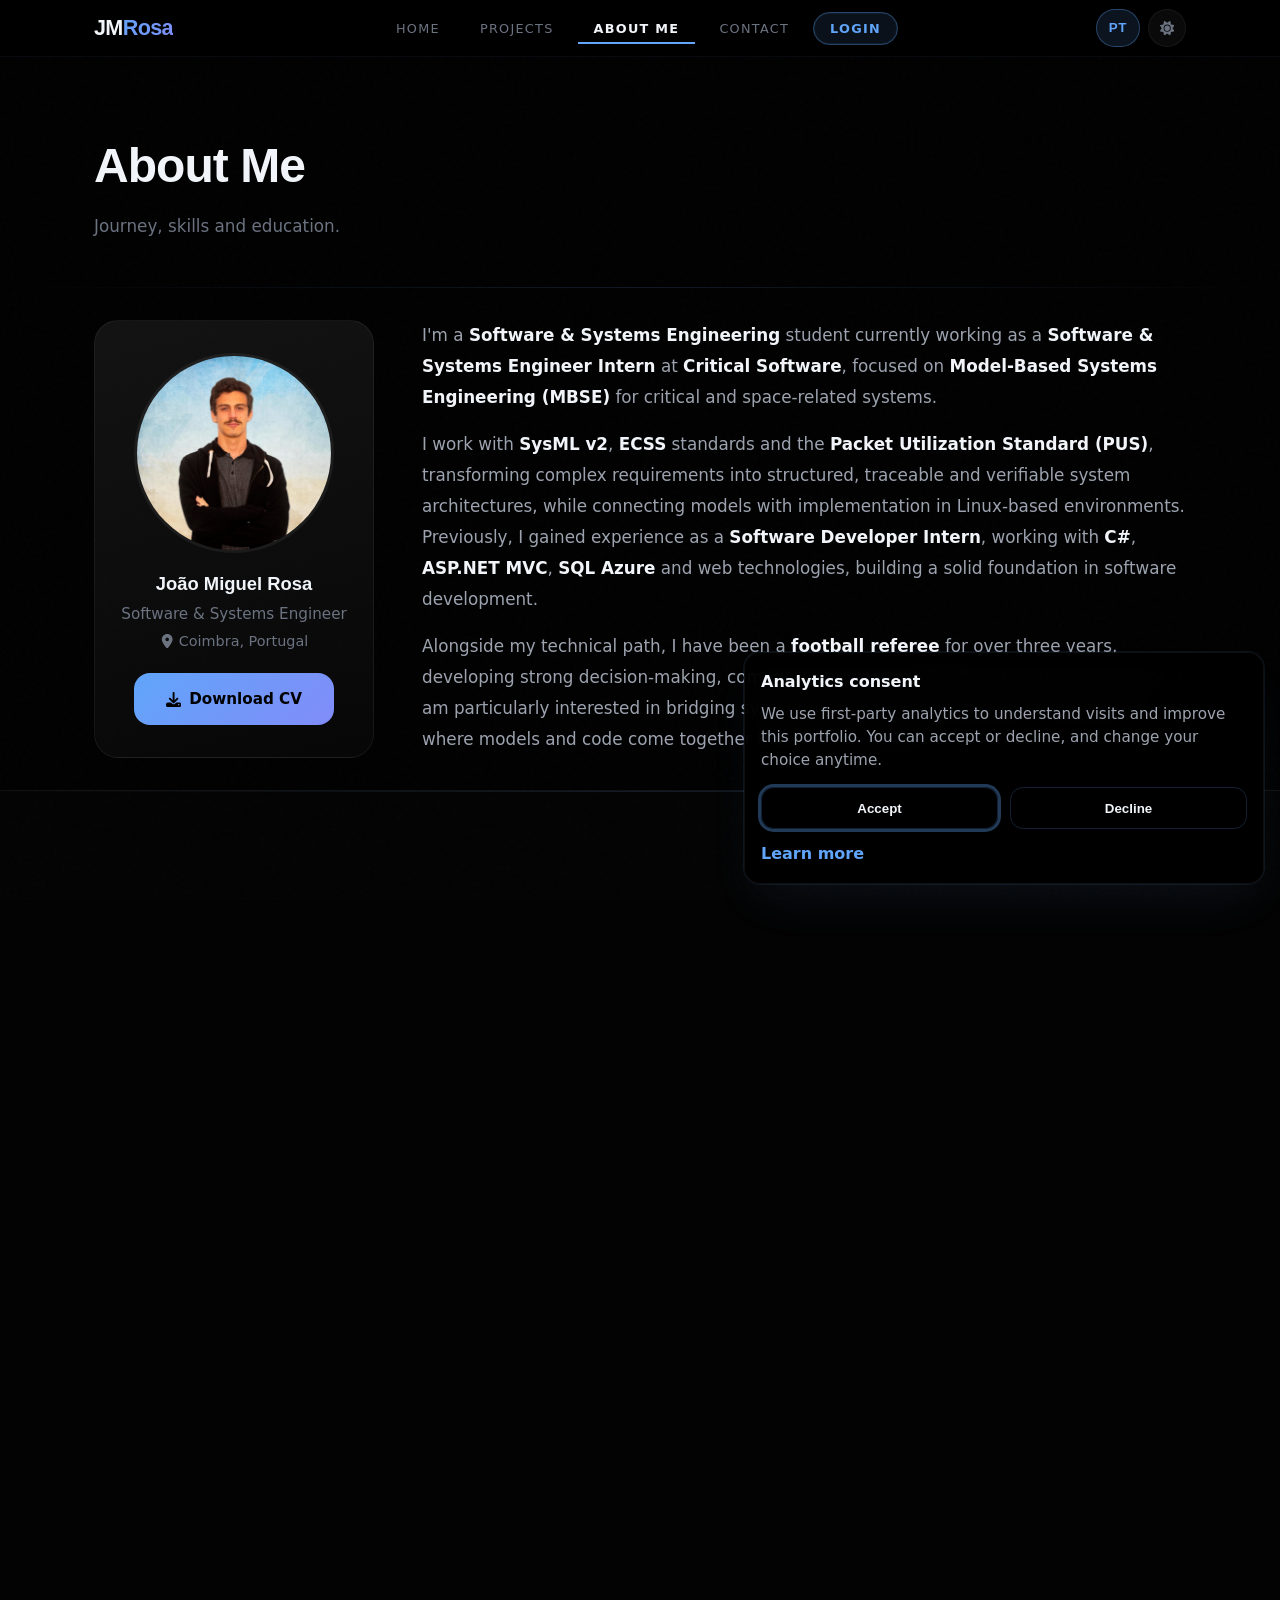
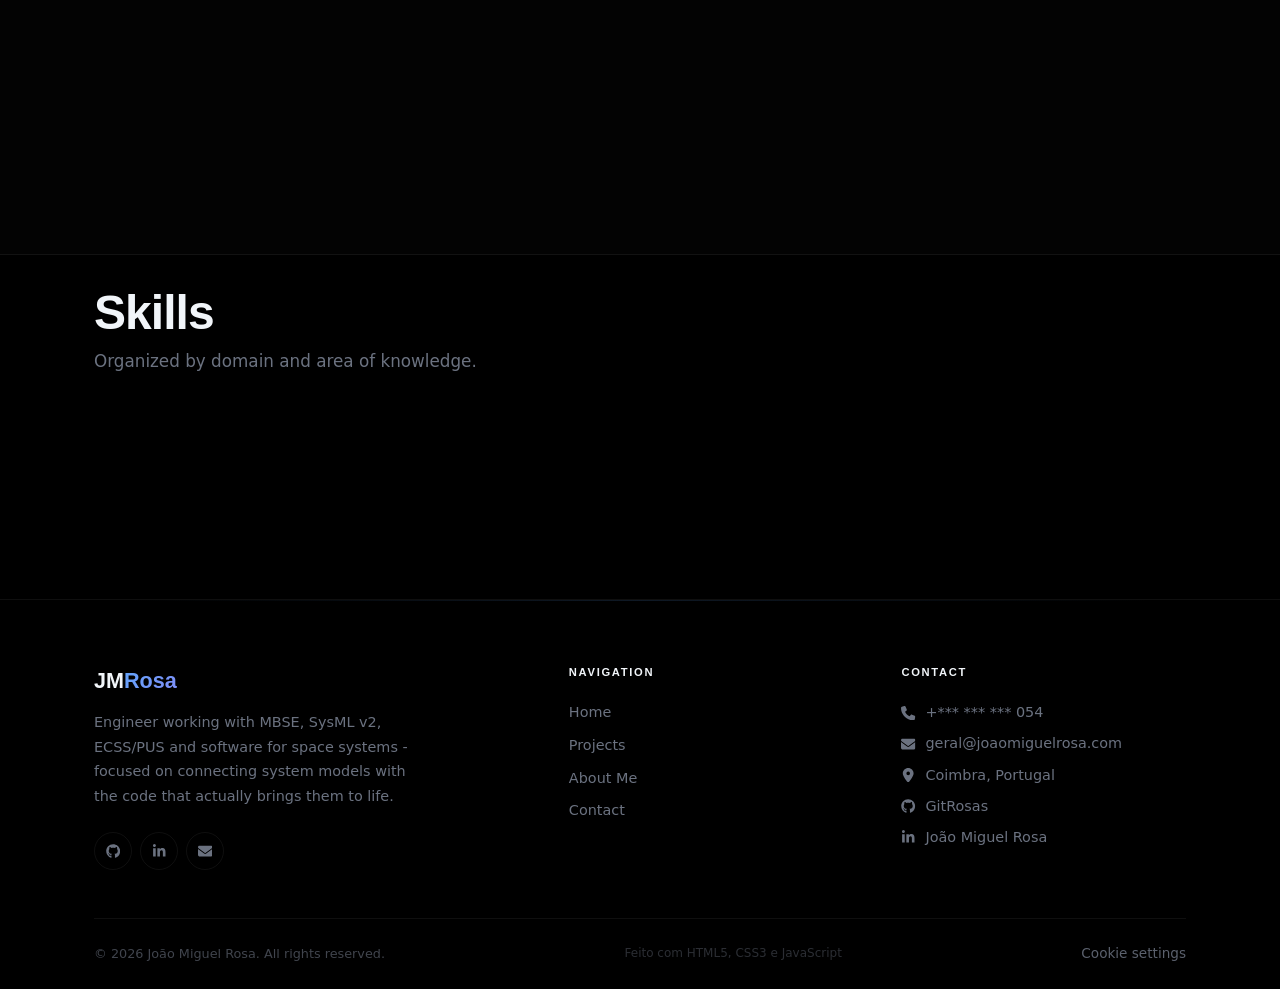
==== commit 6689d8f5: "." ====
--- a/about.html
+++ b/about.html
@@ -3,7 +3,7 @@
 <head>
   <meta charset="UTF-8">
   <meta name="viewport" content="width=device-width, initial-scale=1.0">
-  <meta http-equiv="Content-Security-Policy" content="default-src 'self'; script-src 'self' https://challenges.cloudflare.com; style-src 'self' https://fonts.googleapis.com; font-src 'self' https://fonts.gstatic.com; img-src 'self' data: https:; connect-src 'self' https://auth.joaomiguelrosa.com https://challenges.cloudflare.com https://api64.ipify.org; frame-src https://challenges.cloudflare.com; base-uri 'self'; form-action 'self'; object-src 'none'; upgrade-insecure-requests; block-all-mixed-content;">
+  <meta http-equiv="Content-Security-Policy" content="default-src 'self'; script-src 'self' https://challenges.cloudflare.com; style-src 'self' https://fonts.googleapis.com; font-src 'self' https://fonts.gstatic.com; img-src 'self' data: https:; connect-src 'self' https://auth.joaomiguelrosa.com https://challenges.cloudflare.com https://api64.ipify.org; frame-src https://challenges.cloudflare.com; worker-src 'self'; manifest-src 'self'; base-uri 'self'; form-action 'self'; object-src 'none'; upgrade-insecure-requests; block-all-mixed-content;">
   <meta name="referrer" content="strict-origin-when-cross-origin">
   <title>About Me — João Miguel Rosa</title>
   <meta name="description" content="About Me João Miguel Rosa — Education, experience, skills and journey in MBSE, SysML v2 and space systems software.">
@@ -23,6 +23,12 @@
   <link rel="stylesheet" href="https://fonts.googleapis.com/css2?family=Inter:wght@300;400;500;600;700&family=Space+Grotesk:wght@500;600;700;800;900&display=swap" media="print" data-defer-css>
   <noscript><link rel="stylesheet" href="https://fonts.googleapis.com/css2?family=Inter:wght@300;400;500;600;700&family=Space+Grotesk:wght@500;600;700;800;900&display=swap"></noscript>
   <link rel="stylesheet" href="assets/css/styles.css">
+  <link rel="manifest" href="/manifest.webmanifest">
+  <meta name="theme-color" content="#0a0e1a">
+  <meta name="apple-mobile-web-app-capable" content="yes">
+  <meta name="apple-mobile-web-app-status-bar-style" content="black-translucent">
+  <meta name="apple-mobile-web-app-title" content="JM Rosa">
+  <link rel="apple-touch-icon" href="/assets/img/icons/apple-touch-icon.png">
   <script type="application/ld+json">
   {
     "@context": "https://schema.org",
@@ -177,5 +183,6 @@
 
   <script src="assets/js/font-loader.js" defer></script>
   <script src="assets/js/main.js" defer></script>
+  <script src="/assets/js/pwa.js" defer></script>
 </body>
 </html>
--- a/assets/css/styles.css
+++ b/assets/css/styles.css
@@ -796,9 +796,9 @@
   align-items: center; margin-bottom: 2rem;
 }
 .search-wrapper { position: relative; }
-.search-wrapper .fa-search {
+.search-wrapper .icon {
   position: absolute; left: 1rem; top: 50%; transform: translateY(-50%);
-  color: var(--text-muted); font-size: .85rem; pointer-events: none;
+  color: var(--text-muted); width: .95rem; height: .95rem; pointer-events: none;
 }
 .search-input {
   background: var(--bg-input); border: 1px solid var(--border);
@@ -1606,6 +1606,41 @@
   .reveal, .reveal-left, .reveal-right { opacity: 1 !important; transform: none !important; }
 }
 /* ===========================================================
+   24. PWA
+   =========================================================== */
+.pwa-update-toast {
+  position: fixed;
+  right: 1rem;
+  bottom: 1rem;
+  z-index: 10000;
+  display: flex;
+  align-items: center;
+  gap: 1rem;
+  max-width: min(420px, calc(100vw - 2rem));
+  padding: 1rem;
+  border: 1px solid var(--border);
+  border-radius: .75rem;
+  background: var(--bg-nav-scrolled);
+  color: var(--text);
+  box-shadow: var(--glow);
+  backdrop-filter: blur(18px);
+  -webkit-backdrop-filter: blur(18px);
+}
+
+.pwa-update-toast span {
+  flex: 1;
+  color: var(--text-secondary);
+}
+
+@media (max-width: 640px) {
+  .pwa-update-toast {
+    left: 1rem;
+    right: 1rem;
+    bottom: 1rem;
+    flex-direction: column;
+    align-items: stretch;
+  }
+}/* ===========================================================
 	 Consent Banner (RGPD)
 	 =========================================================== */
 .consent-banner {
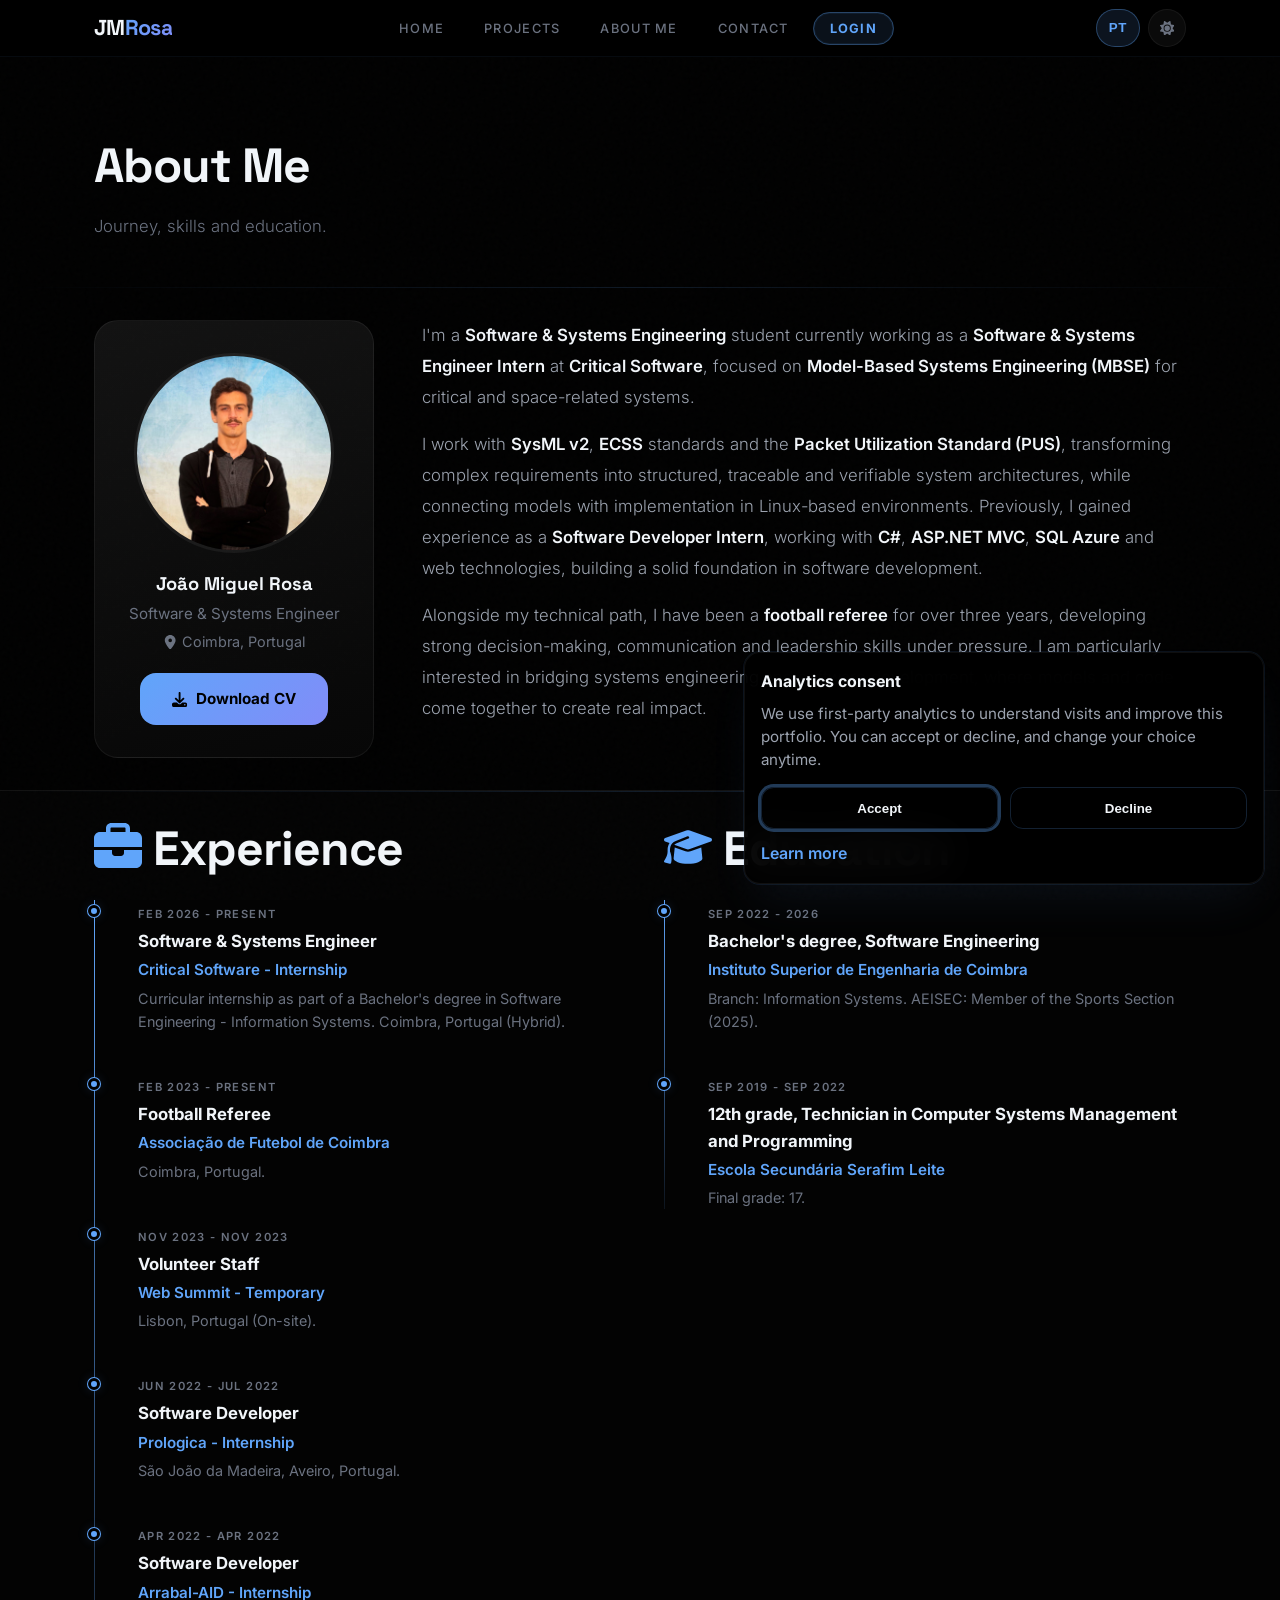
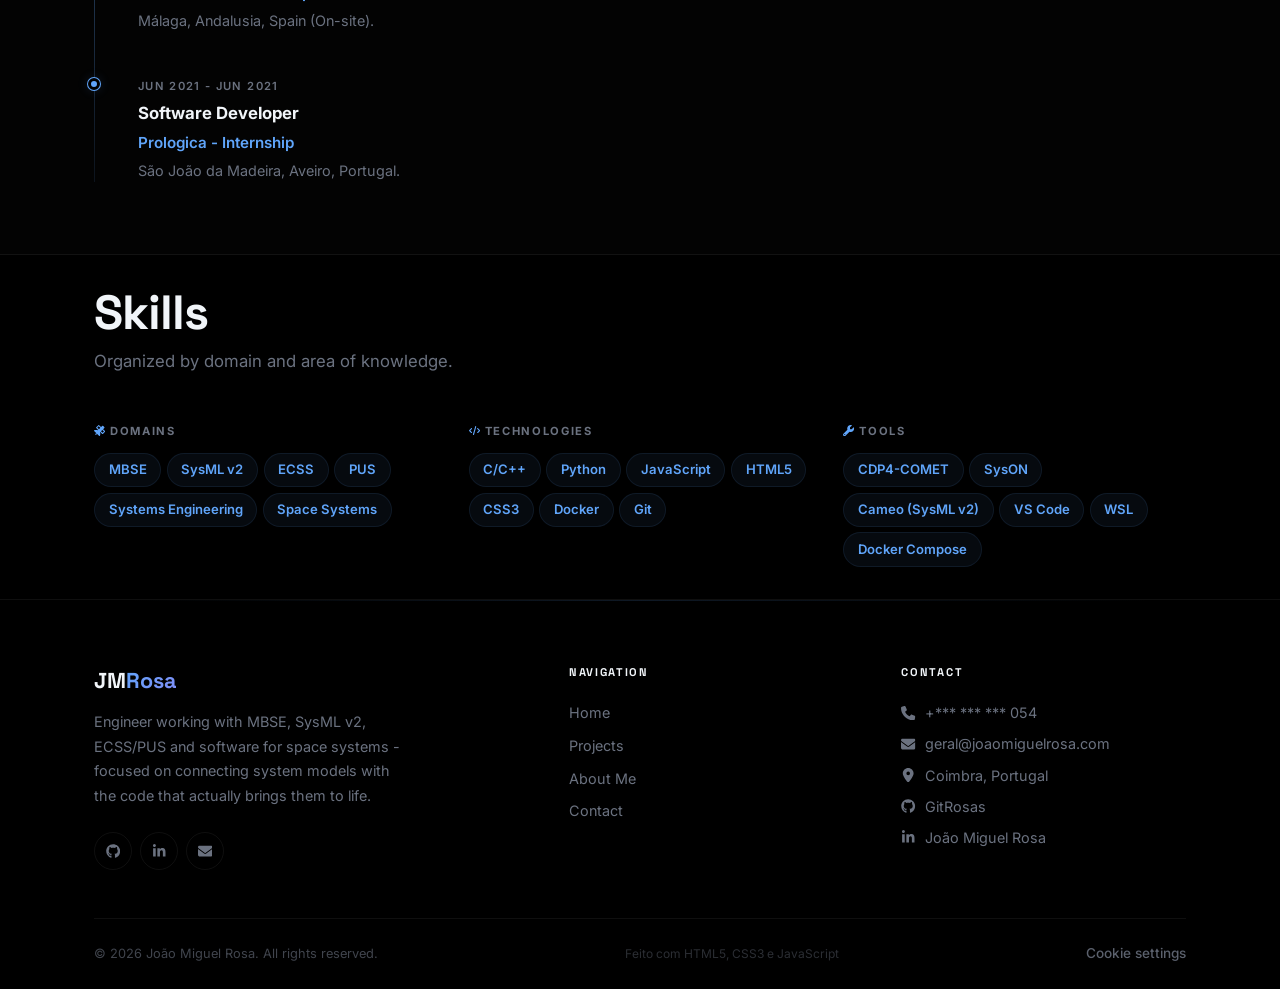
==== commit 8730e39a: "security: harden auth flow, CSP via _headers, password min 8 - _headers: CSP, HSTS, X-Frame-Options," ====
--- a/about.html
+++ b/about.html
@@ -3,7 +3,6 @@
 <head>
   <meta charset="UTF-8">
   <meta name="viewport" content="width=device-width, initial-scale=1.0">
-  <meta http-equiv="Content-Security-Policy" content="default-src 'self'; script-src 'self' https://challenges.cloudflare.com; style-src 'self' https://fonts.googleapis.com; font-src 'self' https://fonts.gstatic.com; img-src 'self' data: https:; connect-src 'self' https://auth.joaomiguelrosa.com https://challenges.cloudflare.com https://api64.ipify.org; frame-src https://challenges.cloudflare.com; worker-src 'self'; manifest-src 'self'; base-uri 'self'; form-action 'self'; object-src 'none'; upgrade-insecure-requests; block-all-mixed-content;">
   <meta name="referrer" content="strict-origin-when-cross-origin">
   <title>About Me — João Miguel Rosa</title>
   <meta name="description" content="About Me João Miguel Rosa — Education, experience, skills and journey in MBSE, SysML v2 and space systems software.">
